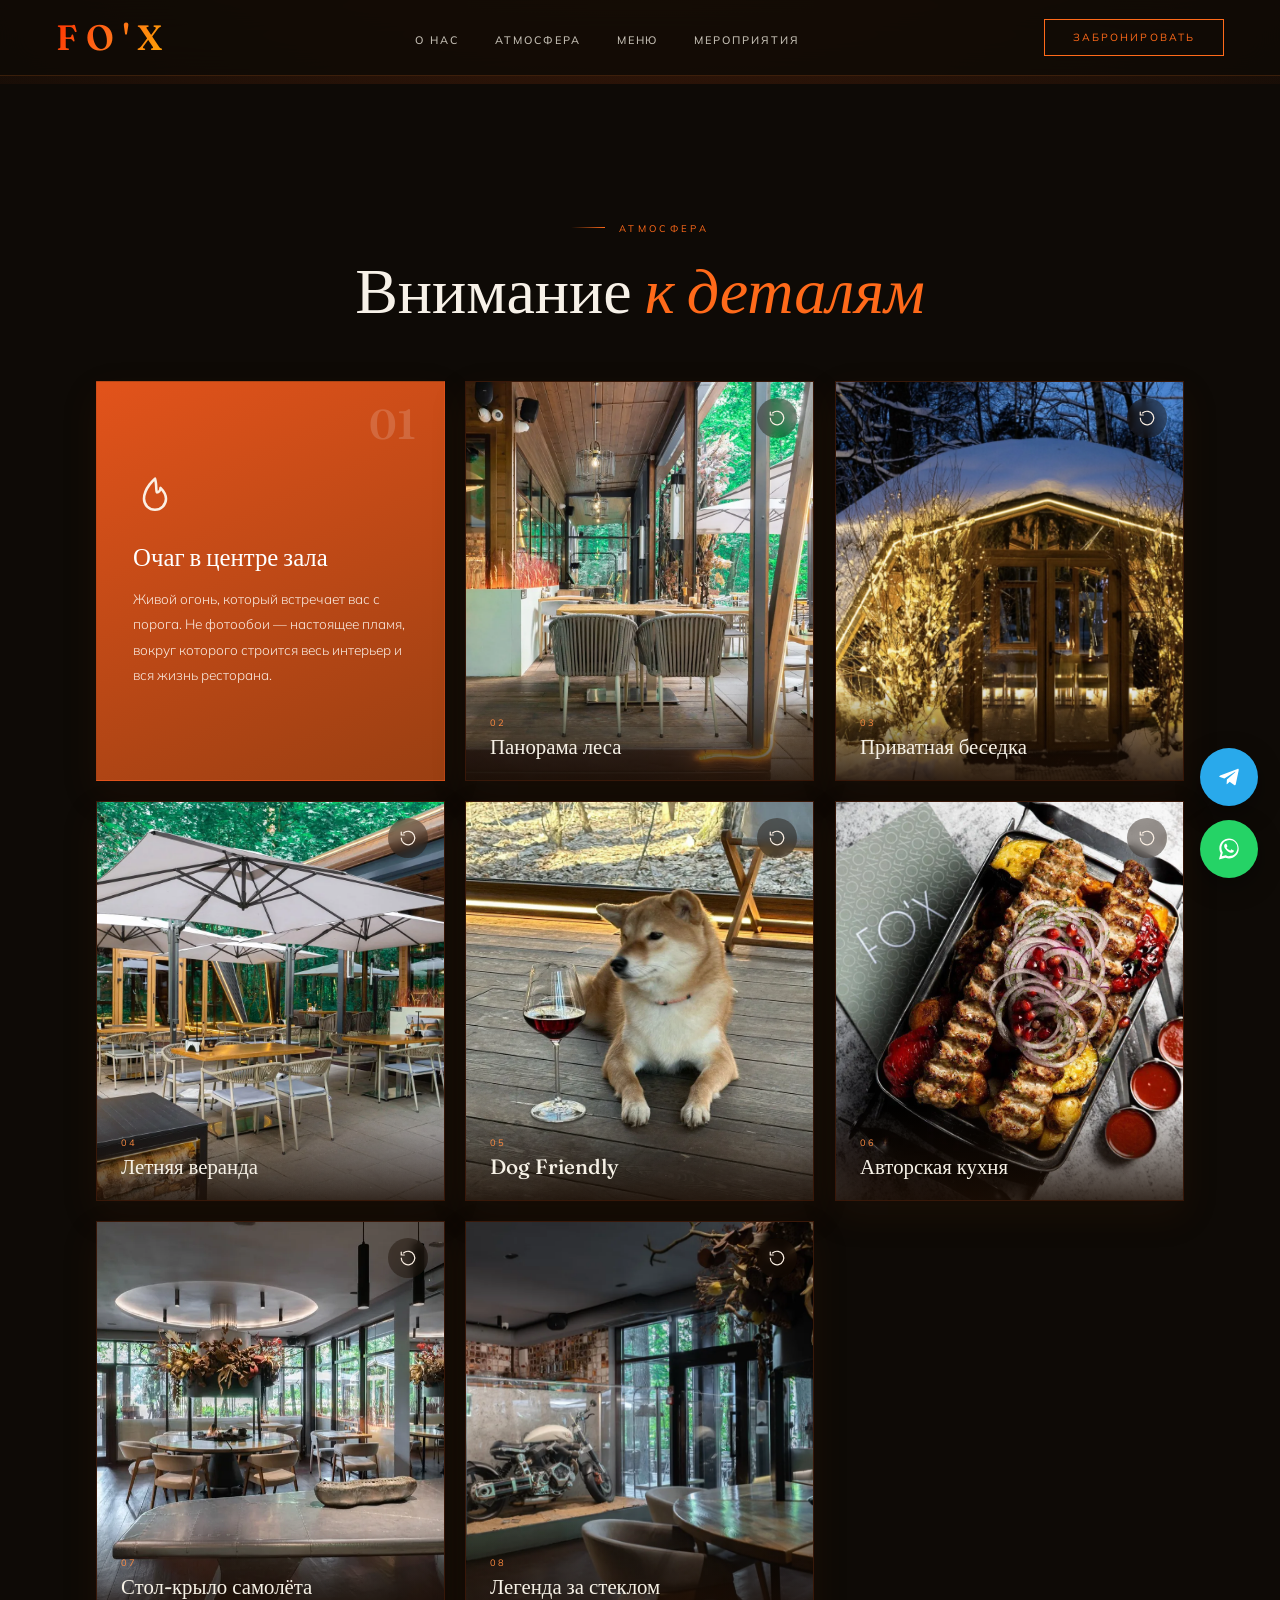
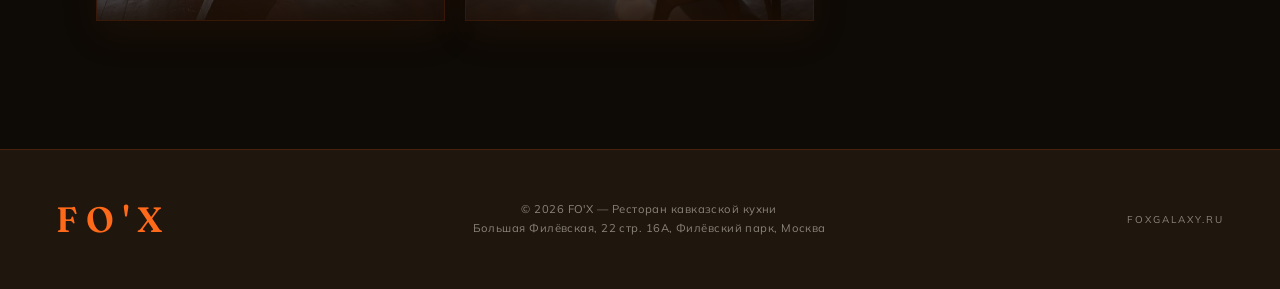
==== atmosfera.html @ a61d055c "feat: add Telegram button, hover tooltips, hide contacts on menu open Replace the single WhatsApp FA" ====
<!DOCTYPE html>
<html lang="ru">
<head>
    <meta charset="UTF-8">
    <meta name="viewport" content="width=device-width, initial-scale=1.0">
    <title>FO'X — Атмосфера | Ресторан в Филёвском парке</title>
    <meta name="description" content="Атмосфера ресторана FO'X: живой очаг в центре зала, панорамные окна в Филёвский парк, внимание к каждой детали.">
    <link rel="preconnect" href="https://fonts.googleapis.com">
    <link rel="preconnect" href="https://fonts.gstatic.com" crossorigin>
    <link href="https://fonts.googleapis.com/css2?family=Fraunces:ital,opsz,wght@0,9..144,300..700;1,9..144,300..600&family=Mulish:wght@300;400;500;600;700&display=swap" rel="stylesheet">
    <link rel="stylesheet" href="styles.css">
</head>
<body class="subpage">
<!-- ═══ PAGE LOADER ═══ -->
<div class="page-loader" id="pageLoader"><span class="page-loader__logo">FO'X</span></div>

<!-- ═══ NAV ═══ -->
<nav id="nav">
    <a href="index.html" class="nav-logo">FO'X</a>
    <ul class="nav-links">
        <li><a href="index.html#about">О нас</a></li>
        <li><a href="atmosfera.html">Атмосфера</a></li>
        <li><a href="index.html#menu" data-menu-open>Меню</a></li>
        <li><a href="meropriyatiya.html">Мероприятия</a></li>
    </ul>
    <a href="https://wa.me/79252464170?text=%D0%97%D0%B4%D1%80%D0%B0%D0%B2%D1%81%D1%82%D0%B2%D1%83%D0%B9%D1%82%D0%B5%21%20%D0%A5%D0%BE%D1%87%D1%83%20%D0%B7%D0%B0%D0%B1%D1%80%D0%BE%D0%BD%D0%B8%D1%80%D0%BE%D0%B2%D0%B0%D1%82%D1%8C%20%D1%81%D1%82%D0%BE%D0%BB%20%D0%B2%20FO%27X" class="nav-cta" target="_blank" rel="noopener">Забронировать</a>
</nav>

<!-- ═══ SCROLL QUICKBAR (шторка) ═══ -->
<div class="scroll-quickbar" id="quickbar" aria-hidden="true">
    <a href="index.html" class="quickbar-logo">FO'X</a>
    <nav class="quickbar-links" aria-label="Быстрая навигация">
        <a href="atmosfera.html">Атмосфера</a>
        <a href="meropriyatiya.html">Банкеты</a>
        <a href="index.html#menu" data-menu-open>Меню</a>
    </nav>
</div>

<main class="subpage-main">
<!-- ═══ ATMOSPHERE · FLIP CARDS ═══ -->
<section id="gallery">
    <div class="gallery-inner">
        <div class="gallery-header reveal">
            <span class="section-label">Атмосфера</span>
            <h2 class="section-title">Внимание <em>к деталям</em></h2>
        </div>
        <div class="flip-grid">
            <div class="flip-card reveal" tabindex="0" role="button" aria-label="Очаг в центре зала — подробнее">
                <div class="flip-card-inner">
                    <div class="flip-face flip-front">
                        <picture><source srcset="images/hearth-poster.webp" type="image/webp"><img src="images/hearth-poster.jpg" alt="Живой очаг в центре зала FO'X" loading="lazy"></picture>
                        <span class="flip-tap"><svg viewBox="0 0 24 24" fill="none" stroke-width="1.6" stroke-linecap="round" stroke-linejoin="round"><path d="M3 12a9 9 0 1 0 3-6.7"/><path d="M3 4v4h4"/></svg></span>
                        <div class="flip-front-cap"><span class="flip-num">01</span><h3>Очаг в центре зала</h3></div>
                    </div>
                    <div class="flip-face flip-back">
                        <span class="flip-back-num">01</span>
                        <span class="flip-back-icon"><svg viewBox="0 0 24 24" fill="none" stroke-width="1.4" stroke-linecap="round" stroke-linejoin="round"><path d="M12 2S6 7 6 13a6 6 0 0 0 12 0c0-2.5-1.5-4.5-3-6 0 1.5-1 2.5-2 2.5C12.5 9.5 13 5 12 2Z"/></svg></span>
                        <h3>Очаг в центре зала</h3>
                        <p>Живой огонь, который встречает вас с порога. Не фотообои — настоящее пламя, вокруг которого строится весь интерьер и вся жизнь ресторана.</p>
                    </div>
                </div>
            </div>
            <div class="flip-card reveal reveal-delay-1" tabindex="0" role="button" aria-label="Панорама леса — подробнее">
                <div class="flip-card-inner">
                    <div class="flip-face flip-front">
                        <picture><source srcset="images/terrace.webp" type="image/webp"><img src="images/terrace.jpg" alt="Панорамные окна с видом на Филёвский парк" loading="lazy"></picture>
                        <span class="flip-tap"><svg viewBox="0 0 24 24" fill="none" stroke-width="1.6" stroke-linecap="round" stroke-linejoin="round"><path d="M3 12a9 9 0 1 0 3-6.7"/><path d="M3 4v4h4"/></svg></span>
                        <div class="flip-front-cap"><span class="flip-num">02</span><h3>Панорама леса</h3></div>
                    </div>
                    <div class="flip-face flip-back">
                        <span class="flip-back-num">02</span>
                        <span class="flip-back-icon"><svg viewBox="0 0 24 24" fill="none" stroke-width="1.4" stroke-linecap="round" stroke-linejoin="round"><path d="M12 3 6.5 11H9l-4 6h14l-4-6h2.5L12 3Z"/><path d="M12 17v4"/></svg></span>
                        <h3>Панорама леса</h3>
                        <p>Большие окна, за которыми берёзы и сосны парка. Четыре сезона — четыре разных ресторана. Зимой снег и отсвет очага, летом — зелёный живой театр.</p>
                    </div>
                </div>
            </div>
            <div class="flip-card reveal reveal-delay-2" tabindex="0" role="button" aria-label="Приватная беседка — подробнее">
                <div class="flip-card-inner">
                    <div class="flip-face flip-front">
                        <picture><source srcset="images/besedka-2.webp" type="image/webp"><img src="images/besedka-2.jpg" alt="Приватная стеклянная беседка FO'X зимним вечером в огнях" loading="lazy"></picture>
                        <span class="flip-tap"><svg viewBox="0 0 24 24" fill="none" stroke-width="1.6" stroke-linecap="round" stroke-linejoin="round"><path d="M3 12a9 9 0 1 0 3-6.7"/><path d="M3 4v4h4"/></svg></span>
                        <div class="flip-front-cap"><span class="flip-num">03</span><h3>Приватная беседка</h3></div>
                    </div>
                    <div class="flip-face flip-back">
                        <span class="flip-back-num">03</span>
                        <span class="flip-back-icon"><svg viewBox="0 0 24 24" fill="none" stroke-width="1.4" stroke-linecap="round" stroke-linejoin="round"><path d="M3 11 12 4l9 7"/><path d="M5.5 9.5V20h13V9.5"/><path d="M10 20v-5h4v5"/></svg></span>
                        <h3>Приватная беседка</h3>
                        <p>Стеклянный геокупол с цветочным сводом до 25 человек — ваше отдельное пространство среди леса. Идеален для праздников, камерных вечеров и деловых встреч, где важна атмосфера.</p>
                    </div>
                </div>
            </div>
            <div class="flip-card reveal" tabindex="0" role="button" aria-label="Летняя веранда — подробнее">
                <div class="flip-card-inner">
                    <div class="flip-face flip-front">
                        <picture><source srcset="images/veranda.webp" type="image/webp"><img src="images/veranda.jpg" alt="Летняя терраса FO'X в Филёвском парке" loading="lazy"></picture>
                        <span class="flip-tap"><svg viewBox="0 0 24 24" fill="none" stroke-width="1.6" stroke-linecap="round" stroke-linejoin="round"><path d="M3 12a9 9 0 1 0 3-6.7"/><path d="M3 4v4h4"/></svg></span>
                        <div class="flip-front-cap"><span class="flip-num">04</span><h3>Летняя веранда</h3></div>
                    </div>
                    <div class="flip-face flip-back">
                        <span class="flip-back-num">04</span>
                        <span class="flip-back-icon"><svg viewBox="0 0 24 24" fill="none" stroke-width="1.4" stroke-linecap="round" stroke-linejoin="round"><path d="M4 20c0-9 7-15 16-15 0 9-6 15-15 15"/><path d="M4 20c2.5-5 6-8 11-9"/></svg></span>
                        <h3>Летняя веранда</h3>
                        <p>Открытое пространство под небом, в обнимку с деревьями. Место, где время замедляется, а вкус еды становится острее. Завтраки с 11:00, ужины до полуночи.</p>
                    </div>
                </div>
            </div>
            <div class="flip-card reveal reveal-delay-1" tabindex="0" role="button" aria-label="Dog Friendly — подробнее">
                <div class="flip-card-inner">
                    <div class="flip-face flip-front">
                        <picture><source srcset="images/pet-wine.webp" type="image/webp"><img src="images/pet-wine.jpg" alt="Можно с питомцем — собака на веранде FO'X" loading="lazy"></picture>
                        <span class="flip-tap"><svg viewBox="0 0 24 24" fill="none" stroke-width="1.6" stroke-linecap="round" stroke-linejoin="round"><path d="M3 12a9 9 0 1 0 3-6.7"/><path d="M3 4v4h4"/></svg></span>
                        <div class="flip-front-cap"><span class="flip-num">05</span><h3>Dog Friendly</h3></div>
                    </div>
                    <div class="flip-face flip-back">
                        <span class="flip-back-num">05</span>
                        <span class="flip-back-icon"><svg viewBox="0 0 24 24" fill="none" stroke-width="1.4" stroke-linecap="round" stroke-linejoin="round"><ellipse cx="7" cy="10" rx="1.5" ry="2"/><ellipse cx="11" cy="8.2" rx="1.6" ry="2.2"/><ellipse cx="15" cy="8.2" rx="1.6" ry="2.2"/><ellipse cx="17.8" cy="11" rx="1.4" ry="1.9"/><path d="M12.2 12.5c-2.6 0-4.7 1.8-4.7 4 0 1.5 1.4 2.2 4.7 2.2s4.7-.7 4.7-2.2c0-2.2-2.1-4-4.7-4Z"/></svg></span>
                        <h3>Dog Friendly</h3>
                        <p>FO'X принимает всю семью, включая четвероногих. Ваш питомец — полноправный гость этого места. Мы любим их так же, как вы.</p>
                    </div>
                </div>
            </div>
            <div class="flip-card reveal reveal-delay-2" tabindex="0" role="button" aria-label="Авторская кухня — подробнее">
                <div class="flip-card-inner">
                    <div class="flip-face flip-front">
                        <picture><source srcset="images/dish-kebab.webp" type="image/webp"><img src="images/dish-kebab.jpg" alt="Авторское мясное блюдо от шефа FO'X" loading="lazy"></picture>
                        <span class="flip-tap"><svg viewBox="0 0 24 24" fill="none" stroke-width="1.6" stroke-linecap="round" stroke-linejoin="round"><path d="M3 12a9 9 0 1 0 3-6.7"/><path d="M3 4v4h4"/></svg></span>
                        <div class="flip-front-cap"><span class="flip-num">06</span><h3>Авторская кухня</h3></div>
                    </div>
                    <div class="flip-face flip-back">
                        <span class="flip-back-num">06</span>
                        <span class="flip-back-icon"><svg viewBox="0 0 24 24" fill="none" stroke-width="1.4" stroke-linecap="round" stroke-linejoin="round"><path d="M7 13.5A4 4 0 0 1 6.2 5.6 4 4 0 0 1 13.6 4 4 4 0 0 1 18 5.8a4 4 0 0 1-1 7.7"/><path d="M7 13.5V19h10v-5.5"/><path d="M7 16.5h10"/></svg></span>
                        <h3>Авторская кухня</h3>
                        <p>Хинкали, хачапури, шашлык и авторские блюда Бисо Чеченова. Продукты, которые уважают. Рецепты, которые помнят поколения. Средний чек от 2 500 ₽.</p>
                    </div>
                </div>
            </div>
            <div class="flip-card reveal" tabindex="0" role="button" aria-label="Стол-крыло самолёта — подробнее">
                <div class="flip-card-inner">
                    <div class="flip-face flip-front">
                        <picture><source srcset="images/interior-wing.webp" type="image/webp"><img src="images/interior-wing.jpg" alt="Зал FO'X со столом из крыла самолёта и круглыми очагами" loading="lazy"></picture>
                        <span class="flip-tap"><svg viewBox="0 0 24 24" fill="none" stroke-width="1.6" stroke-linecap="round" stroke-linejoin="round"><path d="M3 12a9 9 0 1 0 3-6.7"/><path d="M3 4v4h4"/></svg></span>
                        <div class="flip-front-cap"><span class="flip-num">07</span><h3>Стол-крыло самолёта</h3></div>
                    </div>
                    <div class="flip-face flip-back">
                        <span class="flip-back-num">07</span>
                        <span class="flip-back-icon"><svg viewBox="0 0 24 24" fill="none" stroke-width="1.4" stroke-linecap="round" stroke-linejoin="round"><path d="M21 16v-2l-8-5V3.5a1.5 1.5 0 0 0-3 0V9l-8 5v2l8-2.5V19l-2 1.5V22l3.5-1 3.5 1v-1.5L13 19v-5.5L21 16Z"/></svg></span>
                        <h3>Стол-крыло самолёта</h3>
                        <p>В центре зала — стол из настоящего авиационного крыла, клёпаный алюминий и живой огонь в чашах. Индустриальная душа FO'X превращает обычный ужин в событие.</p>
                    </div>
                </div>
            </div>
            <div class="flip-card reveal reveal-delay-1" tabindex="0" role="button" aria-label="Мотоцикл в витрине — подробнее">
                <div class="flip-card-inner">
                    <div class="flip-face flip-front">
                        <picture><source srcset="images/moto.webp" type="image/webp"><img src="images/moto.jpg" alt="Кастом-мотоцикл в стеклянной витрине ресторана FO'X" loading="lazy"></picture>
                        <span class="flip-tap"><svg viewBox="0 0 24 24" fill="none" stroke-width="1.6" stroke-linecap="round" stroke-linejoin="round"><path d="M3 12a9 9 0 1 0 3-6.7"/><path d="M3 4v4h4"/></svg></span>
                        <div class="flip-front-cap"><span class="flip-num">08</span><h3>Легенда за стеклом</h3></div>
                    </div>
                    <div class="flip-face flip-back">
                        <span class="flip-back-num">08</span>
                        <span class="flip-back-icon"><svg viewBox="0 0 24 24" fill="none" stroke-width="1.4" stroke-linecap="round" stroke-linejoin="round"><circle cx="5.5" cy="16.5" r="3.5"/><circle cx="18.5" cy="16.5" r="3.5"/><path d="M5.5 16.5h6l3-5h3"/><path d="M11 11.5 9.5 8H7"/><path d="M14.5 11.5c1-1.5 2.5-2 4-1.5"/></svg></span>
                        <h3>Легенда за стеклом</h3>
                        <p>Кастом-мотоцикл в стеклянной витрине — характер места. FO'X про скорость, свободу и силу, собранные под одной крышей у самого леса.</p>
                    </div>
                </div>
            </div>
        </div>
    </div>
</section>
</main>

<!-- ═══ FULL-SCREEN MENU OVERLAY ═══ -->
<div class="menu-overlay" id="menuOverlay" aria-hidden="true">
    <div class="menu-overlay__top">
        <div class="menu-overlay__brand">FO'<span>X</span> — Меню</div>
        <button class="menu-overlay__close" data-menu-close aria-label="Закрыть меню">
            <svg viewBox="0 0 24 24" fill="none" stroke="currentColor" stroke-width="1.6" stroke-linecap="round"><path d="M6 6l12 12M18 6L6 18"/></svg>
        </button>
    </div>
    <div class="menu-overlay__tabs" id="menuTabs"></div>
    <div class="menu-overlay__body" id="menuBody"></div>
</div>

<!-- ═══ FOOTER ═══ -->
<footer>
    <div class="footer-inner">
        <div class="footer-logo">FO'X</div>
        <div class="footer-text">
            © 2026 FO'X — Ресторан кавказской кухни<br>
            Большая Филёвская, 22 стр. 16А, Филёвский парк, Москва
        </div>
        <a href="https://foxgalaxy.ru" class="footer-link" target="_blank">foxgalaxy.ru</a>
    </div>
</footer>

<div class="toast" id="toast"></div>

<!-- Floating contacts -->
<div class="float-contacts">
    <a href="https://t.me/+79252464170" class="float-btn float-btn--tg" data-tip="Мы в Telegram" target="_blank" rel="noopener" aria-label="Написать в Telegram">
        <svg viewBox="0 0 24 24" width="26" height="26" aria-hidden="true"><path fill="currentColor" d="M9.78 18.65l.28-4.23 7.68-6.92c.34-.31-.07-.46-.52-.19L7.74 13.3 3.64 12c-.88-.25-.89-.86.2-1.3l15.97-6.16c.73-.33 1.43.18 1.15 1.3l-2.72 12.81c-.19.91-.74 1.13-1.5.71l-4.14-3.05-1.99 1.93c-.23.23-.42.42-.86.42z"/></svg>
    </a>
    <a href="https://wa.me/79252464170?text=%D0%97%D0%B4%D1%80%D0%B0%D0%B2%D1%81%D1%82%D0%B2%D1%83%D0%B9%D1%82%D0%B5%21%20%D0%A5%D0%BE%D1%87%D1%83%20%D0%B7%D0%B0%D0%B1%D1%80%D0%BE%D0%BD%D0%B8%D1%80%D0%BE%D0%B2%D0%B0%D1%82%D1%8C%20%D1%81%D1%82%D0%BE%D0%BB%20%D0%B2%20FO%27X" class="float-btn float-btn--wa" data-tip="Бронь за 1 минуту" target="_blank" rel="noopener" aria-label="Написать в WhatsApp">
        <svg viewBox="0 0 32 32" width="28" height="28" aria-hidden="true"><path fill="currentColor" d="M16.04 4C9.93 4 4.98 8.95 4.98 15.06c0 2.04.55 3.96 1.5 5.61L4.5 28l7.5-1.96a11.02 11.02 0 0 0 4.04.77h.01c6.11 0 11.06-4.95 11.06-11.06C27.11 8.95 22.15 4 16.04 4zm0 20.2h-.01c-1.27 0-2.51-.34-3.59-.98l-.26-.15-4.45 1.16 1.19-4.34-.17-.27a9.13 9.13 0 0 1-1.4-4.87c0-5.05 4.11-9.16 9.16-9.16 2.45 0 4.75.95 6.48 2.69a9.1 9.1 0 0 1 2.68 6.48c0 5.05-4.11 9.16-9.16 9.16zm5.02-6.86c-.27-.14-1.63-.8-1.88-.9-.25-.09-.44-.14-.62.14-.18.27-.71.9-.87 1.08-.16.18-.32.2-.59.07-.27-.14-1.16-.43-2.21-1.36-.82-.73-1.37-1.63-1.53-1.9-.16-.27-.02-.42.12-.55.12-.12.27-.32.41-.48.14-.16.18-.27.27-.45.09-.18.05-.34-.02-.48-.07-.14-.62-1.5-.85-2.05-.22-.53-.45-.46-.62-.47l-.53-.01c-.18 0-.48.07-.73.34-.25.27-.96.94-.96 2.3s.98 2.66 1.12 2.85c.14.18 1.93 2.95 4.67 4.14.65.28 1.16.45 1.56.58.65.21 1.25.18 1.72.11.52-.08 1.63-.67 1.86-1.31.23-.64.23-1.19.16-1.31-.07-.12-.25-.18-.52-.32z"/></svg>
    </a>
</div>

<script src="app.js"></script>

</body>
</html>
---- styles.css ----
*, *::before, *::after { margin: 0; padding: 0; box-sizing: border-box; }

        :root {
            --fire1: #FF3200;
            --fire2: #FF6B19;
            --fire3: #FFAB00;
            --gold: #FF6A1A;          /* bold bright-orange accent */
            --gold-light: #FF8B40;    /* lighter orange for hovers */
            --cream: #F7F1E8;         /* primary text (warm off-white) */
            --dark: #0E0A06;          /* page background (near-black) */
            --dark2: #181109;         /* card / alt-section (dark warm) */
            --paper: #1F160D;         /* neutral dark section tint */
            --text: #B4A99C;          /* muted warm-light text */
            --on-gold: #1A0E04;       /* text on orange fills (dark) */
            --line: rgba(255,120,40,0.20); /* subtle orange divider */
        }

        html { scroll-behavior: smooth; }

        body {
            font-family: 'Mulish', sans-serif;
            background:
                radial-gradient(130% 70% at 50% -8%, rgba(255,90,20,0.20), rgba(255,90,20,0) 58%),
                radial-gradient(100% 60% at 100% 100%, rgba(255,140,40,0.10), rgba(255,140,40,0) 55%),
                linear-gradient(180deg, #0E0A06 0%, #160D06 100%);
            background-attachment: fixed;
            color: var(--cream);
            overflow-x: hidden;
        }

        /* ═══ NAV ═══ */
        nav {
            position: fixed;
            top: 0; left: 0; right: 0;
            z-index: 100;
            padding: 28px 56px;
            display: flex;
            align-items: center;
            justify-content: space-between;
            transition: background 0.5s, padding 0.4s, backdrop-filter 0.5s;
        }

        nav.scrolled {
            background: rgba(14,10,6,0.82);
            padding: 16px 56px;
            backdrop-filter: blur(16px);
            border-bottom: 1px solid rgba(226,83,27,0.16);
        }

        .nav-logo {
            font-family: 'Fraunces', serif;
            font-size: 2.2rem;
            font-weight: 600;
            letter-spacing: 0.25em;
            text-decoration: none;
            transition: filter 0.4s;
            background: linear-gradient(120deg, var(--fire1), var(--fire2) 45%, var(--fire3));
            -webkit-background-clip: text;
            background-clip: text;
            -webkit-text-fill-color: transparent;
            color: var(--gold);
        }
        nav.scrolled .nav-logo { filter: brightness(1.08); }

        .nav-links {
            display: flex;
            gap: 36px;
            list-style: none;
        }

        .nav-links a {
            color: rgba(246,241,230,0.82);
            text-decoration: none;
            font-size: 0.68rem;
            letter-spacing: 0.18em;
            text-transform: uppercase;
            font-weight: 500;
            transition: color 0.3s;
        }

        nav.scrolled .nav-links a { color: rgba(246,241,230,0.78); }

        .nav-links a:hover { color: var(--gold-light); }
        nav.scrolled .nav-links a:hover { color: var(--gold); }

        .nav-cta {
            background: transparent;
            border: 1px solid rgba(246,241,230,0.55);
            color: #F6F1E6;
            padding: 11px 28px;
            font-family: 'Mulish', sans-serif;
            font-size: 0.65rem;
            letter-spacing: 0.2em;
            text-transform: uppercase;
            cursor: pointer;
            transition: all 0.3s;
            text-decoration: none;
        }

        nav.scrolled .nav-cta {
            border-color: var(--gold);
            color: var(--gold);
        }

        .nav-cta:hover {
            background: #F6F1E6;
            color: var(--cream);
            border-color: #F6F1E6;
        }

        nav.scrolled .nav-cta:hover {
            background: var(--gold);
            color: #fff;
            border-color: var(--gold);
        }

        /* ═══ SCROLL QUICKBAR (шторка) ═══ */
        .scroll-quickbar {
            position: fixed;
            top: 0; left: 0; right: 0;
            z-index: 1300;
            display: flex;
            align-items: center;
            justify-content: center;
            gap: 46px;
            padding: 15px 32px;
            background: rgba(12,8,5,0.94);
            backdrop-filter: blur(16px);
            -webkit-backdrop-filter: blur(16px);
            border-bottom: 1px solid rgba(255,120,40,0.28);
            box-shadow: 0 12px 40px rgba(0,0,0,0.45);
            transform: translateY(-105%);
            opacity: 0;
            transition: transform 0.5s cubic-bezier(.33,1,.68,1), opacity 0.4s ease;
            pointer-events: none;
        }
        .scroll-quickbar.show {
            transform: translateY(0);
            opacity: 1;
            pointer-events: auto;
        }
        .quickbar-logo {
            font-family: 'Fraunces', serif;
            font-size: 1.3rem;
            letter-spacing: 0.06em;
            font-weight: 600;
            text-decoration: none;
            background: linear-gradient(120deg, var(--fire1), var(--fire2) 45%, var(--fire3));
            -webkit-background-clip: text;
            background-clip: text;
            -webkit-text-fill-color: transparent;
            color: var(--gold);
        }
        .quickbar-links {
            display: flex;
            gap: 30px;
            align-items: center;
        }
        .quickbar-links a {
            font-size: 0.7rem;
            letter-spacing: 0.14em;
            text-transform: uppercase;
            color: rgba(246,241,230,0.82);
            text-decoration: none;
            position: relative;
            padding: 4px 0;
            transition: color 0.3s ease;
            cursor: pointer;
        }
        .quickbar-links a::after {
            content: '';
            position: absolute;
            left: 0; bottom: -2px;
            width: 0; height: 1.5px;
            background: linear-gradient(90deg, var(--fire2), var(--fire3));
            transition: width 0.35s ease;
        }
        .quickbar-links a:hover { color: var(--gold-light); }
        .quickbar-links a:hover::after { width: 100%; }
        .quickbar-links a.active {
            color: var(--gold);
            font-weight: 700;
        }
        .quickbar-links a.active::after { width: 100%; }
        @media (max-width: 560px) {
            .scroll-quickbar { gap: 20px; padding: 12px 18px; }
            .quickbar-logo { font-size: 1.1rem; }
            .quickbar-links { gap: 18px; }
            .quickbar-links a { font-size: 0.62rem; letter-spacing: 0.08em; }
        }

        /* ═══ HERO ═══ */
        #hero {
            position: relative;
            height: 100vh;
            min-height: 640px;
            display: flex;
            align-items: center;
            justify-content: center;
            overflow: hidden;
            background: #0b0703;
        }

        .hero-media {
            position: absolute;
            inset: 0;
            overflow: hidden;
        }

        .hero-media img {
            position: absolute;
            inset: 0;
            width: 100%;
            height: 100%;
            object-fit: cover;
            transform: scale(1.04);
            animation: kenburns 24s ease-in-out infinite alternate;
            will-change: transform;
        }

        @keyframes kenburns {
            0%   { transform: scale(1.04) translate(0, 0); }
            100% { transform: scale(1.16) translate(-1.5%, -2%); }
        }

        .hero-overlay {
            position: absolute;
            inset: 0;
            pointer-events: none;
            background:
                linear-gradient(180deg, rgba(8,5,2,0.55) 0%, rgba(8,5,2,0.18) 30%, rgba(8,5,2,0.32) 62%, rgba(8,5,2,0.78) 100%),
                radial-gradient(ellipse at 50% 42%, transparent 40%, rgba(8,5,2,0.45) 100%);
        }

        .hero-grain {
            position: absolute; inset: 0; pointer-events: none;
            z-index: 1; opacity: 0.4; mix-blend-mode: overlay;
            background-image: url("data:image/svg+xml,%3Csvg xmlns='http://www.w3.org/2000/svg' width='140' height='140'%3E%3Cfilter id='n'%3E%3CfeTurbulence type='fractalNoise' baseFrequency='0.9' numOctaves='2'/%3E%3C/filter%3E%3Crect width='100%25' height='100%25' filter='url(%23n)' opacity='0.5'/%3E%3C/svg%3E");
        }

        .hero-content {
            position: relative;
            z-index: 2;
            text-align: center;
            padding: 0 24px;
        }

        .hero-badge {
            display: inline-block;
            font-size: 0.62rem;
            letter-spacing: 0.42em;
            text-transform: uppercase;
            color: var(--gold-light);
            margin-bottom: 28px;
            opacity: 0;
            animation: fadeUp 1s 0.6s ease forwards;
        }

        .hero-title {
            font-family: 'Fraunces', serif;
            font-size: clamp(6rem, 18vw, 14rem);
            font-weight: 300;
            letter-spacing: 0.08em;
            line-height: 0.85;
            color: #F8F3E9;
            opacity: 0;
            animation: fadeUp 1s 0.8s ease forwards;
            text-shadow: 0 18px 70px rgba(0,0,0,0.5);
        }

        .hero-title .apostrophe {
            font-style: italic;
            color: var(--gold-light);
        }

        .hero-sub {
            font-family: 'Fraunces', serif;
            font-size: clamp(1.1rem, 2.5vw, 1.7rem);
            font-weight: 300;
            font-style: italic;
            color: rgba(247,242,232,0.82);
            margin-top: 20px;
            letter-spacing: 0.06em;
            opacity: 0;
            animation: fadeUp 1s 1s ease forwards;
            text-shadow: 0 2px 24px rgba(0,0,0,0.45);
        }

        .hero-line {
            width: 1px;
            height: 56px;
            background: linear-gradient(to bottom, rgba(244,123,54,0.8), transparent);
            margin: 36px auto;
            opacity: 0;
            animation: fadeIn 1s 1.2s ease forwards;
        }

        .hero-actions {
            display: flex;
            gap: 16px;
            justify-content: center;
            flex-wrap: wrap;
            opacity: 0;
            animation: fadeUp 1s 1.4s ease forwards;
        }

        .btn-primary {
            background: var(--gold);
            color: #fff;
            border: none;
            padding: 18px 44px;
            font-family: 'Mulish', sans-serif;
            font-size: 0.68rem;
            letter-spacing: 0.2em;
            text-transform: uppercase;
            font-weight: 600;
            cursor: pointer;
            transition: all 0.3s;
            text-decoration: none;
            display: inline-block;
        }

        .btn-primary:hover {
            background: var(--gold-light);
            transform: translateY(-2px);
            box-shadow: 0 12px 32px rgba(200, 155, 60, 0.35);
        }

        .btn-ghost {
            background: transparent;
            color: var(--cream);
            border: 1px solid rgba(246,241,230,0.28);
            padding: 18px 44px;
            font-family: 'Mulish', sans-serif;
            font-size: 0.68rem;
            letter-spacing: 0.2em;
            text-transform: uppercase;
            font-weight: 400;
            cursor: pointer;
            transition: all 0.3s;
            text-decoration: none;
            display: inline-block;
        }

        .btn-ghost:hover {
            border-color: rgba(246,241,230,0.6);
            background: rgba(246,241,230,0.05);
        }

        .hero-scroll {
            position: absolute;
            bottom: 36px;
            left: 50%;
            transform: translateX(-50%);
            z-index: 2;
            display: flex;
            flex-direction: column;
            align-items: center;
            gap: 10px;
            opacity: 0;
            animation: fadeIn 1s 2.2s ease forwards;
        }

        .hero-scroll span {
            font-size: 0.55rem;
            letter-spacing: 0.35em;
            text-transform: uppercase;
            color: rgba(247,242,232,0.6);
        }

        #hero .btn-ghost { color: #F4EEE2; border-color: rgba(247,242,232,0.45); }
        #hero .btn-ghost:hover { border-color: rgba(247,242,232,0.85); background: rgba(247,242,232,0.1); }

        .scroll-line {
            width: 1px;
            height: 44px;
            background: linear-gradient(to bottom, var(--gold), transparent);
            animation: scrollPulse 2s ease-in-out infinite;
        }

        @keyframes scrollPulse {
            0%   { transform: scaleY(0) translateY(0); transform-origin: top; opacity: 1; }
            50%  { transform: scaleY(1) translateY(0); transform-origin: top; opacity: 1; }
            50.1%{ transform: scaleY(1) translateY(0); transform-origin: bottom; opacity: 1; }
            100% { transform: scaleY(0) translateY(0); transform-origin: bottom; opacity: 0; }
        }

        @keyframes fadeUp {
            from { opacity: 0; transform: translateY(32px); }
            to   { opacity: 1; transform: translateY(0); }
        }

        @keyframes fadeIn {
            from { opacity: 0; }
            to   { opacity: 1; }
        }

        /* ═══ STATS ═══ */
        .stats-bar {
            background: var(--dark2);
            border-top: 1px solid rgba(244,123,54,0.18);
            border-bottom: 1px solid rgba(244,123,54,0.18);
        }

        .stats-inner {
            max-width: 1200px;
            margin: 0 auto;
            padding: 0 56px;
            display: grid;
            grid-template-columns: repeat(4, 1fr);
        }

        .stat-item {
            padding: 36px 24px;
            border-right: 1px solid rgba(244,123,54,0.12);
            text-align: center;
        }

        .stat-item:last-child { border-right: none; }

        .stat-num {
            font-family: 'Fraunces', serif;
            font-size: 2.8rem;
            font-weight: 600;
            color: var(--gold);
            display: block;
            line-height: 1;
        }

        .stat-label {
            font-size: 0.6rem;
            letter-spacing: 0.2em;
            text-transform: uppercase;
            color: var(--text);
            margin-top: 8px;
            display: block;
        }

        /* ═══ SECTION COMMON ═══ */
        .section {
            padding: 128px 56px;
            max-width: 1200px;
            margin: 0 auto;
        }

        .section-label {
            font-size: 0.6rem;
            letter-spacing: 0.35em;
            text-transform: uppercase;
            color: var(--gold);
            margin-bottom: 22px;
            display: inline-flex;
            align-items: center;
            gap: 14px;
        }

        .section-label::before {
            content: '';
            width: 34px;
            height: 1px;
            background: linear-gradient(90deg, transparent, var(--gold));
            display: inline-block;
        }

        .section-title {
            font-family: 'Fraunces', serif;
            font-size: clamp(2.6rem, 5vw, 4.2rem);
            font-weight: 400;
            line-height: 1.05;
            color: var(--cream);
        }

        .section-title em {
            font-style: italic;
            color: var(--gold);
        }

        /* ═══ ABOUT ═══ */
        .about-grid {
            display: grid;
            grid-template-columns: 1.1fr 0.9fr;
            gap: 96px;
            align-items: center;
        }

        .about-text p {
            color: var(--text);
            line-height: 2;
            font-size: 0.9rem;
            font-weight: 300;
            margin-bottom: 20px;
        }

        .about-text p:last-child { margin-bottom: 0; }

        .about-visual {
            position: relative;
        }

        /* ═══ SVG ICONS ═══ */
        .feature-icon svg { width: 44px; height: 44px; }
        .event-format-icon svg { width: 32px; height: 32px; }
        .contact-icon svg { width: 24px; height: 24px; }
        .award-star svg { width: 24px; height: 24px; margin: 0 auto 10px; display: block; }

        /* ═══ PHOTOS ═══ */
        picture { display: contents; }
        .about-photo {
            position: relative;
            margin-bottom: 28px;
            overflow: hidden;
            border: 1px solid rgba(226,83,27,0.22);
            box-shadow: 0 26px 60px rgba(80,52,10,0.12);
        }
        .about-photo img {
            display: block;
            width: 100%;
            height: 420px;
            object-fit: cover;
            transition: transform 1.2s ease;
        }
        .about-photo:hover img { transform: scale(1.05); }
        .about-photo.compact img { height: 248px; }
        .about-photo figcaption {
            position: absolute;
            left: 0; right: 0; bottom: 0;
            padding: 28px 24px 18px;
            font-size: 0.62rem;
            letter-spacing: 0.22em;
            text-transform: uppercase;
            color: #F4EEE2;
            background: linear-gradient(180deg, transparent, rgba(28,20,10,0.72));
        }

        /* ═══ ATMOSPHERE · FLIP CARDS ═══ */
        #gallery { background: var(--dark); padding: 128px 0; }
        .gallery-inner { max-width: 1200px; margin: 0 auto; padding: 0 56px; }
        .gallery-header { text-align: center; margin-bottom: 58px; }
        .flip-grid {
            display: grid;
            grid-template-columns: repeat(3, 1fr);
            gap: 20px;
        }
        .flip-card {
            perspective: 1500px;
            height: 400px;
            cursor: pointer;
            transition: transform 0.4s ease;
        }
        .flip-card:hover { transform: translateY(-8px); }
        .flip-card-inner {
            position: relative;
            width: 100%; height: 100%;
            transition: transform 0.8s cubic-bezier(0.4,0.15,0.2,1);
            transform-style: preserve-3d;
        }
        .flip-card.flipped .flip-card-inner { transform: rotateY(180deg); }
        .flip-face {
            position: absolute;
            inset: 0;
            backface-visibility: hidden;
            -webkit-backface-visibility: hidden;
            overflow: hidden;
            border: 1px solid rgba(226,83,27,0.2);
            box-shadow: 0 14px 34px rgba(90,45,12,0.14);
            transition: box-shadow 0.4s ease;
        }
        .flip-card:hover .flip-face { box-shadow: 0 28px 60px rgba(120,55,15,0.3); }
        .flip-front img {
            display: block;
            width: 100%; height: 100%;
            object-fit: cover;
        }
        .flip-front-cap {
            position: absolute;
            left: 0; right: 0; bottom: 0;
            padding: 36px 24px 20px;
            background: linear-gradient(180deg, transparent, rgba(26,13,4,0.85));
        }
        .flip-front-cap .flip-num {
            display: block;
            margin-bottom: 7px;
            font-size: 0.58rem;
            letter-spacing: 0.26em;
            color: var(--gold-light);
        }
        .flip-front-cap h3 {
            font-family: 'Fraunces', serif;
            font-size: 1.3rem;
            font-weight: 500;
            color: #F6F1E6;
            line-height: 1.2;
        }
        .flip-tap {
            position: absolute;
            top: 16px; right: 16px;
            width: 40px; height: 40px;
            border-radius: 50%;
            background: rgba(26,13,4,0.42);
            backdrop-filter: blur(5px);
            display: flex; align-items: center; justify-content: center;
            transition: background 0.3s;
        }
        .flip-card:hover .flip-tap { background: rgba(226,83,27,0.85); }
        .flip-tap svg { width: 18px; height: 18px; stroke: #FBEFE3; }
        .flip-back {
            transform: rotateY(180deg);
            background: linear-gradient(155deg, #E2531B 0%, #9A3F12 100%);
            display: flex; flex-direction: column; justify-content: center;
            padding: 44px 36px;
            color: #FBEFE3;
        }
        .flip-back-icon svg { width: 44px; height: 44px; stroke: #FBEFE3; }
        .flip-back h3 {
            font-family: 'Fraunces', serif;
            font-size: 1.55rem;
            font-weight: 500;
            color: #FFFFFF;
            margin: 20px 0 14px;
            line-height: 1.18;
        }
        .flip-back p {
            font-size: 0.85rem;
            line-height: 1.85;
            font-weight: 300;
            color: rgba(255,247,240,0.92);
        }
        .flip-back-num {
            position: absolute;
            top: 22px; right: 28px;
            font-family: 'Fraunces', serif;
            font-size: 2.6rem;
            font-weight: 600;
            color: rgba(255,255,255,0.16);
            line-height: 1;
            pointer-events: none;
        }

        /* ═══ DISH PHOTOS ═══ */
        .dish-photos {
            display: grid;
            grid-template-columns: repeat(3, 1fr);
            gap: 16px;
            margin-top: 56px;
        }
        .dish-card { position: relative; overflow: hidden; border: 1px solid rgba(226,83,27,0.18); }
        .dish-card img {
            display: block;
            width: 100%; height: 300px;
            object-fit: cover;
            transition: transform 1.1s ease;
        }
        .dish-card:hover img { transform: scale(1.06); }
        .dish-card .d-cap {
            position: absolute;
            left: 0; right: 0; bottom: 0;
            padding: 30px 20px 16px;
            font-family: 'Fraunces', serif;
            font-size: 1.05rem;
            color: #F6F1E6;
            background: linear-gradient(180deg, transparent, rgba(28,20,10,0.8));
        }

        /* ═══ CHEF SECTION ═══ */
        #chef {
            position: relative;
            padding: 132px 0;
            background:
                radial-gradient(ellipse at 16% 24%, rgba(226,83,27,0.08), transparent 56%),
                var(--paper);
            overflow: hidden;
        }
        .chef-inner {
            max-width: 1200px;
            margin: 0 auto;
            padding: 0 56px;
            display: grid;
            grid-template-columns: 0.82fr 1fr;
            gap: 76px;
            align-items: center;
        }
        .chef-portrait {
            position: relative;
            overflow: hidden;
            border: 1px solid rgba(226,83,27,0.28);
            box-shadow: 0 32px 72px rgba(80,52,10,0.2);
        }
        .chef-portrait img {
            display: block;
            width: 100%;
            height: 640px;
            object-fit: cover;
            object-position: center 18%;
            transition: transform 1.3s ease;
        }
        .chef-portrait:hover img { transform: scale(1.04); }
        .chef-portrait figcaption {
            position: absolute;
            left: 0; right: 0; bottom: 0;
            padding: 44px 28px 22px;
            font-family: 'Fraunces', serif;
            font-size: 1.3rem;
            color: #F6F1E6;
            background: linear-gradient(180deg, transparent, rgba(20,13,5,0.86));
        }
        .chef-portrait figcaption span {
            display: block;
            margin-top: 7px;
            font-family: 'Mulish', sans-serif;
            font-size: 0.58rem;
            letter-spacing: 0.26em;
            text-transform: uppercase;
            color: var(--gold-light);
        }
        .chef-story p {
            margin-top: 22px;
            color: var(--text);
            font-size: 0.92rem;
            font-weight: 300;
            line-height: 1.95;
        }
        .chef-story p strong { color: var(--cream); font-weight: 500; }
        .chef-creds {
            display: flex;
            flex-wrap: wrap;
            gap: 12px;
            margin-top: 34px;
        }
        .chef-cred {
            display: inline-flex;
            align-items: center;
            gap: 10px;
            padding: 12px 18px;
            border: 1px solid rgba(255,120,40,0.32);
            background: rgba(255,120,40,0.07);
            font-size: 0.6rem;
            letter-spacing: 0.13em;
            text-transform: uppercase;
            color: var(--cream);
        }
        .chef-cred svg { width: 17px; height: 17px; flex-shrink: 0; }
        .chef-quote-lg {
            margin-top: 38px;
            padding-left: 26px;
            border-left: 2px solid var(--gold);
            font-family: 'Fraunces', serif;
            font-style: italic;
            font-size: 1.32rem;
            line-height: 1.62;
            color: var(--cream);
        }
        .chef-quote-lg cite {
            display: block;
            margin-top: 16px;
            font-family: 'Mulish', sans-serif;
            font-style: normal;
            font-size: 0.6rem;
            letter-spacing: 0.24em;
            text-transform: uppercase;
            color: var(--gold);
        }
        .chef-video-wrap {
            margin: 96px 0 0;
            padding: 0;
            width: 100vw;
            position: relative;
            left: 50%;
            right: 50%;
            margin-left: -50vw;
            margin-right: -50vw;
            background: #0d0b09;
        }
        .chef-feature {
            display: grid;
            grid-template-columns: minmax(0, 0.9fr) 1fr;
            gap: 0;
            max-width: 1320px;
            margin: 0 auto;
            background: #0d0b09;
            overflow: hidden;
        }
        .chef-feature__media {
            position: relative;
            background: #0d0b09;
        }
        .chef-feature__media .chef-video {
            height: 100%;
            border-radius: 0;
            border: none;
            box-shadow: none;
        }
        .chef-feature__media .chef-video:hover { transform: none; }
        .chef-feature__media .chef-video video {
            height: 100%;
            aspect-ratio: auto;
            min-height: 520px;
        }
        .chef-feature__text {
            padding: 56px 56px 52px;
            display: flex;
            flex-direction: column;
            justify-content: center;
        }
        .chef-feature__text .section-label { color: var(--gold-light); }
        .chef-feature__text h3 {
            font-family: 'Fraunces', serif;
            font-weight: 500;
            font-size: 2.1rem;
            line-height: 1.18;
            color: #FBF7F1;
            margin: 14px 0 20px;
        }
        .chef-feature__text h3 em { color: var(--gold-light); font-style: italic; }
        .chef-feature__text p {
            font-size: 0.98rem;
            line-height: 1.85;
            font-weight: 300;
            color: rgba(246,241,230,0.74);
            margin: 0 0 16px;
        }
        .chef-feature__quote {
            margin: 14px 0 0;
            padding-left: 20px;
            border-left: 2px solid var(--gold);
            font-family: 'Fraunces', serif;
            font-style: italic;
            font-size: 1.12rem;
            line-height: 1.55;
            color: #FBF7F1;
        }
        .chef-feature__quote cite {
            display: block;
            margin-top: 12px;
            font-family: 'Mulish', sans-serif;
            font-style: normal;
            font-size: 0.82rem;
            letter-spacing: 0.08em;
            text-transform: uppercase;
            color: var(--gold-light);
        }
        /* text appears after the video starts playing */
        .chef-feature__text > * {
            opacity: 0;
            transform: translateY(20px);
            transition: opacity 0.8s ease, transform 0.8s ease;
        }
        .chef-video-wrap.visible .chef-feature__text > * { opacity: 1; transform: none; }
        .chef-video-wrap.visible .chef-feature__text > *:nth-child(1) { transition-delay: 0.7s; }
        .chef-video-wrap.visible .chef-feature__text > *:nth-child(2) { transition-delay: 0.9s; }
        .chef-video-wrap.visible .chef-feature__text > *:nth-child(3) { transition-delay: 1.1s; }
        .chef-video-wrap.visible .chef-feature__text > *:nth-child(4) { transition-delay: 1.3s; }
        .chef-video-wrap.visible .chef-feature__text > *:nth-child(5) { transition-delay: 1.5s; }
        .chef-video-wrap.visible .chef-feature__text > *:nth-child(6) { transition-delay: 1.7s; }
        .chef-video {
            position: relative;
            border-radius: 6px;
            overflow: hidden;
            box-shadow: 0 18px 44px rgba(90,45,12,0.22);
            border: 1px solid rgba(226,83,27,0.22);
            cursor: pointer;
            transition: transform 0.4s ease, box-shadow 0.4s ease;
        }
        .chef-video:hover { transform: translateY(-6px); box-shadow: 0 28px 60px rgba(120,55,15,0.3); }
        .chef-video video {
            display: block;
            width: 100%;
            height: auto;
            aspect-ratio: 9 / 11;
            object-fit: cover;
        }
        .chef-video-play {
            position: absolute;
            inset: 0;
            display: flex;
            align-items: center;
            justify-content: center;
            background: rgba(26,13,4,0.26);
            transition: opacity 0.4s ease, background 0.4s ease;
        }
        .chef-video-play svg { width: 58px; height: 58px; }
        .chef-video.playing .chef-video-play { opacity: 0; pointer-events: none; }
        .chef-video-cap {
            position: absolute;
            left: 0; right: 0; bottom: 0;
            padding: 30px 18px 16px;
            background: linear-gradient(180deg, transparent, rgba(26,13,4,0.82));
            font-family: 'Fraunces', serif;
            font-size: 1.05rem;
            color: #F6F1E6;
            transition: opacity 0.4s ease;
        }
        .chef-video.playing .chef-video-cap { opacity: 0; }

        /* ═══ CUISINE / HALAL ═══ */
        #cuisine {
            padding: 128px 0;
            background: var(--dark2);
        }
        .cuisine-inner { max-width: 1200px; margin: 0 auto; padding: 0 56px; }
        .cuisine-header { text-align: center; max-width: 740px; margin: 0 auto; }
        .cuisine-header .section-label { justify-content: center; }
        .cuisine-lead {
            margin-top: 26px;
            font-size: 1rem;
            font-weight: 300;
            line-height: 1.95;
            color: var(--text);
        }
        .cuisine-lead strong { color: var(--cream); font-weight: 500; }
        .halal-badge {
            display: inline-flex;
            align-items: center;
            gap: 14px;
            margin-top: 36px;
            padding: 13px 28px 13px 22px;
            border: 1px solid rgba(226,83,27,0.42);
            border-radius: 100px;
            background: linear-gradient(180deg, rgba(226,83,27,0.09), rgba(226,83,27,0.02));
        }
        .halal-badge svg { width: 28px; height: 28px; flex-shrink: 0; }
        .halal-badge-text { text-align: left; }
        .halal-badge-text b {
            display: block;
            font-family: 'Fraunces', serif;
            font-size: 1.08rem;
            color: var(--cream);
            letter-spacing: 0.02em;
        }
        .halal-badge-text span {
            font-size: 0.56rem;
            letter-spacing: 0.2em;
            text-transform: uppercase;
            color: var(--gold);
        }
        .cuisine-photos {
            display: grid;
            grid-template-columns: 1.45fr 1fr;
            gap: 16px;
            margin-top: 60px;
        }
        .cuisine-photos .dish-card img { height: 400px; }

        /* ═══ HEARTH VIDEO SECTION ═══ */
        #hearth {
            position: relative;
            min-height: 94vh;
            display: flex;
            align-items: center;
            overflow: hidden;
            background: #0b0703;
        }

        .hearth-fallback-glow {
            position: absolute;
            inset: 0;
            z-index: 0;
            background:
                radial-gradient(ellipse at 70% 55%, rgba(232,140,46,0.4) 0%, transparent 55%),
                radial-gradient(ellipse at 60% 96%, rgba(200,96,20,0.3) 0%, transparent 52%);
            animation: glowPulse 5s ease-in-out infinite;
        }

        @keyframes glowPulse {
            0%, 100% { opacity: 0.7; transform: scale(1); }
            50%      { opacity: 1; transform: scale(1.05); }
        }

        .hearth-video {
            position: absolute;
            inset: 0;
            width: 100%;
            height: 100%;
            object-fit: cover;
            z-index: 1;
            opacity: 0;
            transition: opacity 0.8s ease;
        }

        .hearth-video.loaded { opacity: 1; }

        .hearth-video-overlay {
            position: absolute;
            inset: 0;
            z-index: 2;
            background:
                linear-gradient(90deg,
                    rgba(8,5,2,0.92) 0%,
                    rgba(8,5,2,0.74) 34%,
                    rgba(8,5,2,0.34) 62%,
                    rgba(8,5,2,0.12) 100%),
                linear-gradient(180deg,
                    rgba(8,5,2,0.5) 0%,
                    transparent 16%,
                    transparent 80%,
                    rgba(8,5,2,0.55) 100%);
        }

        .hearth-grain {
            position: absolute; inset: 0; z-index: 2;
            pointer-events: none; opacity: 0.5;
            mix-blend-mode: overlay;
            background-image: url("data:image/svg+xml,%3Csvg xmlns='http://www.w3.org/2000/svg' width='140' height='140'%3E%3Cfilter id='n'%3E%3CfeTurbulence type='fractalNoise' baseFrequency='0.9' numOctaves='2'/%3E%3C/filter%3E%3Crect width='100%25' height='100%25' filter='url(%23n)' opacity='0.55'/%3E%3C/svg%3E");
        }

        .hearth-content {
            position: relative;
            z-index: 3;
            max-width: 1200px;
            margin: 0 auto;
            padding: 0 56px;
            width: 100%;
        }

        .hearth-text { max-width: 560px; }
        #hearth .section-label { color: var(--gold-light); }
        #hearth .section-title { color: #F7F2E8; }
        #hearth .section-title em { color: var(--gold-light); }

        .hearth-desc {
            color: rgba(243,237,226,0.78);
            line-height: 2;
            font-size: 0.96rem;
            font-weight: 300;
            margin: 28px 0 38px;
            text-shadow: 0 1px 20px rgba(0,0,0,0.4);
        }

        .hearth-desc strong { color: #F7F2E8; font-weight: 500; }

        /* ═══ ATMOSPHERE STRIP ═══ */
        .atm-strip {
            background: var(--dark);
            padding: 80px 0;
            overflow: hidden;
        }

        .atm-strip-inner {
            display: flex;
            gap: 0;
        }

        .atm-block {
            flex: 1;
            padding: 64px 48px;
            border-right: 1px solid rgba(244,123,54,0.1);
            text-align: center;
            position: relative;
            overflow: hidden;
        }

        .atm-block:last-child { border-right: none; }

        .atm-block::before {
            content: '';
            position: absolute;
            inset: 0;
            background: radial-gradient(ellipse at 50% 100%, rgba(200,100,20,0.07) 0%, transparent 70%);
            opacity: 0;
            transition: opacity 0.4s;
        }

        .atm-block:hover::before { opacity: 1; }

        .atm-pct {
            font-family: 'Fraunces', serif;
            font-size: 4rem;
            font-weight: 600;
            color: var(--gold);
            display: block;
            line-height: 1;
        }

        .atm-desc {
            font-size: 0.62rem;
            letter-spacing: 0.25em;
            text-transform: uppercase;
            color: var(--text);
            margin-top: 12px;
            display: block;
        }

        /* ═══ MENU TEASER ═══ */
        #menu { background: var(--dark); }

        .menu-teaser {
            display: grid;
            grid-template-columns: 1.05fr 0.95fr;
            gap: 72px;
            align-items: center;
            margin-top: 8px;
        }

        .menu-teaser__lead {
            font-size: 1.05rem;
            line-height: 1.75;
            color: var(--text);
            font-weight: 300;
            margin: 26px 0 30px;
            max-width: 36ch;
        }

        .menu-teaser__lead b { color: var(--cream); font-weight: 600; }

        .menu-teaser__cats {
            list-style: none;
            display: flex;
            flex-wrap: wrap;
            gap: 10px;
            margin-bottom: 38px;
        }

        .menu-teaser__cats li {
            font-size: 0.72rem;
            letter-spacing: 0.06em;
            text-transform: uppercase;
            color: var(--gold);
            padding: 8px 16px;
            border: 1px solid var(--line);
            border-radius: 100px;
            background: var(--dark2);
            transition: all 0.3s;
        }

        .menu-teaser__cats li:hover {
            background: var(--gold);
            color: var(--on-gold);
            border-color: var(--gold);
            transform: translateY(-2px);
        }

        .menu-teaser__photos {
            display: grid;
            grid-template-columns: 1fr 1fr;
            grid-template-rows: auto auto;
            gap: 16px;
        }

        .menu-teaser__photos .dish-card:first-child {
            grid-column: 1 / -1;
        }

        .menu-teaser__photos .dish-card {
            border-radius: 18px;
            aspect-ratio: 16 / 10;
        }

        .menu-teaser__photos .dish-card:first-child { aspect-ratio: 16 / 7; }

        .menu-teaser__photos img {
            width: 100%;
            height: 100%;
            object-fit: cover;
            display: block;
        }

        .menu-teaser__photos .d-cap {
            position: absolute;
            left: 16px;
            bottom: 14px;
            font-family: 'Fraunces', serif;
            font-size: 0.95rem;
            color: #fff;
            text-shadow: 0 2px 14px rgba(0,0,0,0.55);
            z-index: 2;
        }

        .menu-teaser__photos .dish-card::after {
            content: '';
            position: absolute;
            inset: 0;
            background: linear-gradient(to top, rgba(20,10,4,0.55) 0%, transparent 45%);
            z-index: 1;
        }

        /* ═══ MENU FULL-SCREEN OVERLAY ═══ */
        .menu-overlay {
            position: fixed;
            inset: 0;
            z-index: 2000;
            background: var(--dark);
            display: flex;
            flex-direction: column;
            opacity: 0;
            visibility: hidden;
            transform: translateY(18px);
            transition: opacity 0.45s ease, transform 0.45s ease, visibility 0.45s;
        }

        .menu-overlay.open {
            opacity: 1;
            visibility: visible;
            transform: translateY(0);
        }

        body.menu-open { overflow: hidden; }

        .menu-overlay__top {
            display: flex;
            align-items: center;
            justify-content: space-between;
            padding: 22px clamp(20px, 5vw, 64px);
            border-bottom: 1px solid var(--line);
            background: var(--dark);
            flex-shrink: 0;
        }

        .menu-overlay__brand {
            font-family: 'Fraunces', serif;
            font-size: 1.3rem;
            font-weight: 600;
            letter-spacing: 0.04em;
            color: var(--cream);
        }
        .menu-overlay__brand span { color: var(--gold); }

        .menu-overlay__close {
            width: 46px;
            height: 46px;
            border-radius: 50%;
            border: 1px solid var(--line);
            background: var(--dark2);
            color: var(--cream);
            display: grid;
            place-items: center;
            cursor: pointer;
            transition: all 0.3s;
        }
        .menu-overlay__close:hover {
            background: var(--gold);
            color: var(--on-gold);
            border-color: var(--gold);
            transform: rotate(90deg);
        }
        .menu-overlay__close svg { width: 20px; height: 20px; }

        .menu-overlay__tabs {
            display: flex;
            gap: 8px;
            overflow-x: auto;
            padding: 16px clamp(20px, 5vw, 64px);
            border-bottom: 1px solid var(--line);
            background: var(--dark);
            flex-shrink: 0;
            scrollbar-width: none;
            position: relative;
            z-index: 2;
            box-shadow: 0 0 0 rgba(20,10,4,0);
            transition: box-shadow 0.35s ease;
        }
        .menu-overlay__tabs.scrolled {
            box-shadow: 0 10px 22px -8px rgba(20,10,4,0.16);
        }
        .menu-overlay__tabs::-webkit-scrollbar { display: none; }

        .menu-tab {
            white-space: nowrap;
            font-size: 0.74rem;
            letter-spacing: 0.05em;
            text-transform: uppercase;
            color: var(--text);
            padding: 9px 18px;
            border-radius: 100px;
            border: 1px solid var(--line);
            background: transparent;
            cursor: pointer;
            transition: all 0.25s;
            flex-shrink: 0;
        }
        .menu-tab:hover { color: var(--gold); border-color: var(--gold); }
        .menu-tab.active {
            background: var(--gold);
            color: var(--on-gold);
            border-color: var(--gold);
        }

        .menu-overlay__body {
            overflow-y: auto;
            padding: 48px clamp(20px, 5vw, 64px) 80px;
            flex: 1;
        }

        .menu-group { margin-bottom: 64px; }
        .menu-group:last-child { margin-bottom: 0; }

        .menu-group__title {
            font-family: 'Fraunces', serif;
            font-size: clamp(1.6rem, 3vw, 2.4rem);
            color: var(--cream);
            margin-bottom: 8px;
        }
        .menu-group__title em { color: var(--gold); font-style: italic; }

        .menu-group__rule {
            width: 52px;
            height: 3px;
            background: var(--gold);
            border-radius: 3px;
            margin-bottom: 34px;
        }

        .menu-cards {
            display: grid;
            grid-template-columns: repeat(auto-fill, minmax(248px, 1fr));
            gap: 32px 26px;
        }

        .menu-dish {
            display: flex;
            flex-direction: column;
            cursor: default;
        }

        .menu-dish__img {
            position: relative;
            aspect-ratio: 1 / 1;
            border-radius: 16px;
            overflow: hidden;
            background: var(--dark2);
            box-shadow: 0 10px 30px rgba(20,10,4,0.06);
        }
        .menu-dish__img img {
            width: 100%;
            height: 100%;
            object-fit: cover;
            display: block;
            transition: transform 0.6s ease;
        }
        .menu-dish:hover .menu-dish__img img { transform: scale(1.06); }

        .menu-dish__body { padding: 16px 4px 0; }

        .menu-dish__head {
            display: flex;
            justify-content: space-between;
            align-items: baseline;
            gap: 12px;
        }
        .menu-dish__name {
            font-family: 'Fraunces', serif;
            font-size: 1.02rem;
            font-weight: 600;
            color: var(--cream);
            line-height: 1.25;
        }
        .menu-dish__price {
            font-family: 'Fraunces', serif;
            font-size: 1rem;
            color: var(--gold);
            white-space: nowrap;
            flex-shrink: 0;
        }
        .menu-dish__price::after { content: ' ₽'; font-size: 0.8em; opacity: 0.7; }

        .menu-dish__desc {
            font-size: 0.76rem;
            color: var(--text);
            margin-top: 8px;
            font-weight: 300;
            line-height: 1.6;
        }

        .menu-note {
            margin-top: 32px;
            font-size: 0.75rem;
            color: var(--text);
            line-height: 1.8;
            font-weight: 300;
            padding: 20px;
            border-left: 2px solid var(--gold);
        }

        /* ═══ BAR ═══ */
        #bar {
            position: relative;
            padding: 128px 0;
            background: linear-gradient(180deg, #0B0703 0%, #160C05 100%);
            overflow: hidden;
        }
        #bar::before {
            content: '';
            position: absolute;
            inset: 0;
            background:
                radial-gradient(ellipse at 12% 0%, rgba(255,107,25,0.16) 0%, transparent 50%),
                radial-gradient(ellipse at 90% 100%, rgba(226,83,27,0.18) 0%, transparent 52%);
            pointer-events: none;
        }
        .bar-inner {
            position: relative;
            z-index: 1;
            max-width: 1180px;
            margin: 0 auto;
            padding: 0 48px;
        }
        .bar-head { text-align: center; max-width: 620px; margin: 0 auto 64px; }
        #bar .section-label { color: var(--gold-light); justify-content: center; }
        #bar .section-title { color: #FFFFFF; }
        #bar .section-title em { color: var(--gold-light); }
        .bar-lead {
            margin-top: 22px;
            color: rgba(255,255,255,0.72);
            font-size: 0.95rem;
            font-weight: 300;
            line-height: 1.85;
        }
        .bar-grid {
            display: grid;
            grid-template-columns: repeat(3, 1fr);
            gap: 18px;
        }
        .bar-card {
            position: relative;
            padding: 38px 32px 34px;
            border-radius: 18px;
            border: 1px solid rgba(255,255,255,0.1);
            background: rgba(255,255,255,0.035);
            backdrop-filter: blur(4px);
            transition: transform 0.4s, border-color 0.4s, background 0.4s;
        }
        .bar-card:hover {
            transform: translateY(-6px);
            border-color: rgba(244,123,54,0.55);
            background: rgba(244,123,54,0.07);
        }
        .bar-card__icon {
            width: 46px;
            height: 46px;
            display: grid;
            place-items: center;
            border-radius: 12px;
            background: rgba(244,123,54,0.14);
            margin-bottom: 22px;
        }
        .bar-card__icon svg { width: 24px; height: 24px; stroke: var(--gold-light); }
        .bar-card__title {
            font-family: 'Fraunces', serif;
            font-size: 1.25rem;
            color: #FFFFFF;
            margin-bottom: 12px;
        }
        .bar-card__text {
            font-size: 0.83rem;
            line-height: 1.75;
            color: rgba(255,255,255,0.6);
            font-weight: 300;
        }
        .bar-foot {
            margin-top: 44px;
            text-align: center;
            font-size: 0.8rem;
            letter-spacing: 0.04em;
            color: rgba(255,255,255,0.55);
            font-weight: 300;
        }
        .bar-foot b { color: var(--gold-light); font-weight: 600; }

        /* ═══ EVENTS ═══ */
        #events {
            background: var(--dark2);
            padding: 128px 0;
            position: relative;
            overflow: hidden;
        }

        #events::before {
            content: '';
            position: absolute;
            inset: 0;
            background: radial-gradient(ellipse at 50% 100%, rgba(200,90,15,0.1) 0%, transparent 55%);
            pointer-events: none;
        }

        .events-inner {
            max-width: 1200px;
            margin: 0 auto;
            padding: 0 56px;
        }

        .events-grid {
            display: grid;
            grid-template-columns: 1fr 1fr;
            gap: 80px;
            align-items: start;
            margin-top: 64px;
        }

        .events-formats {
            display: flex;
            flex-direction: column;
            gap: 20px;
        }

        .event-format {
            display: flex;
            gap: 20px;
            align-items: flex-start;
            padding: 24px 28px;
            border: 1px solid rgba(244,123,54,0.12);
            transition: all 0.35s;
            position: relative;
            overflow: hidden;
        }

        .event-format::after {
            content: '';
            position: absolute;
            left: 0; top: 0; bottom: 0;
            width: 2px;
            background: var(--gold);
            transform: scaleY(0);
            transform-origin: bottom;
            transition: transform 0.35s;
        }

        .event-format:hover {
            border-color: rgba(244,123,54,0.35);
            background: rgba(244,123,54,0.04);
        }

        .event-format:hover::after { transform: scaleY(1); }

        .event-format-icon { font-size: 1.6rem; flex-shrink: 0; margin-top: 2px; }

        .event-format-title {
            font-family: 'Fraunces', serif;
            font-size: 1.2rem;
            color: var(--cream);
            margin-bottom: 6px;
        }

        .event-format-text {
            font-size: 0.78rem;
            color: var(--text);
            line-height: 1.7;
            font-weight: 300;
        }

        /* ═══ BOOKING FORM ═══ */
        .booking-form {
            background: var(--dark2);
            border: 1px solid rgba(226,83,27,0.28);
            box-shadow: 0 24px 60px rgba(80,52,10,0.08);
            padding: 48px;
        }

        .form-title {
            font-family: 'Fraunces', serif;
            font-size: 1.9rem;
            font-weight: 400;
            color: var(--cream);
            margin-bottom: 36px;
        }

        .form-row {
            display: grid;
            grid-template-columns: 1fr 1fr;
            gap: 16px;
        }

        .form-group {
            display: flex;
            flex-direction: column;
            gap: 8px;
            margin-bottom: 16px;
        }

        .form-group label {
            font-size: 0.58rem;
            letter-spacing: 0.25em;
            text-transform: uppercase;
            color: rgba(246,241,230,0.55);
        }

        .form-group input,
        .form-group select,
        .form-group textarea {
            background: rgba(255,255,255,0.04);
            border: 1px solid rgba(255,120,40,0.28);
            color: var(--cream);
            padding: 14px 16px;
            font-family: 'Mulish', sans-serif;
            font-size: 0.82rem;
            outline: none;
            transition: border-color 0.3s, background 0.3s;
            width: 100%;
            -webkit-appearance: none;
        }

        .form-group input::placeholder { color: rgba(246,241,230,0.3); }

        .form-group input:focus,
        .form-group select:focus,
        .form-group textarea:focus {
            border-color: var(--gold);
            background: rgba(244,123,54,0.045);
        }

        .form-group select {
            cursor: pointer;
            color: var(--cream);
            background-image: url("data:image/svg+xml,%3Csvg xmlns='http://www.w3.org/2000/svg' width='12' height='8' viewBox='0 0 12 8'%3E%3Cpath d='M1 1l5 5 5-5' stroke='%23C89B3C' stroke-width='1.5' fill='none' stroke-linecap='round'/%3E%3C/svg%3E");
            background-repeat: no-repeat;
            background-position: right 16px center;
            padding-right: 40px;
        }

        .form-group select option { background: #181109; color: var(--cream); }

        .form-group textarea { height: 96px; resize: none; }

        /* ═══ FOOTER ═══ */
        footer {
            background: var(--paper);
            padding: 48px 56px;
            border-top: 1px solid rgba(226,83,27,0.2);
        }

        .footer-inner {
            max-width: 1200px;
            margin: 0 auto;
            display: flex;
            justify-content: space-between;
            align-items: center;
        }

        .footer-logo {
            font-family: 'Fraunces', serif;
            font-size: 2.2rem;
            font-weight: 600;
            color: var(--gold);
            letter-spacing: 0.25em;
        }

        .footer-text {
            font-size: 0.7rem;
            color: rgba(246,241,230,0.5);
            text-align: center;
            line-height: 1.7;
            letter-spacing: 0.04em;
        }

        .footer-link {
            font-size: 0.62rem;
            letter-spacing: 0.2em;
            text-transform: uppercase;
            color: rgba(246,241,230,0.5);
            text-decoration: none;
            transition: color 0.3s;
        }

        .footer-link:hover { color: var(--gold); }

        /* ═══ REVEAL ANIMATION ═══ */
        .reveal {
            opacity: 0;
            transform: translateY(40px);
            filter: blur(6px);
            transition: opacity 1s cubic-bezier(.22,1,.36,1),
                        transform 1.05s cubic-bezier(.22,1,.36,1),
                        filter 1s ease;
            will-change: opacity, transform, filter;
        }

        .reveal.visible {
            opacity: 1;
            transform: translateY(0);
            filter: blur(0);
        }

        .reveal-delay-1 { transition-delay: 0.1s; }
        .reveal-delay-2 { transition-delay: 0.2s; }
        .reveal-delay-3 { transition-delay: 0.3s; }

        /* ═══ NOTIFICATION ═══ */
        .toast {
            position: fixed;
            bottom: 40px;
            left: 50%;
            transform: translateX(-50%) translateY(20px);
            background: rgba(28, 22, 12, 0.96);
            border: 1px solid var(--gold);
            color: #F4EEE2;
            padding: 16px 32px;
            font-size: 0.78rem;
            letter-spacing: 0.1em;
            z-index: 200;
            opacity: 0;
            transition: opacity 0.3s, transform 0.3s;
            pointer-events: none;
            white-space: nowrap;
        }

        .toast.show {
            opacity: 1;
            transform: translateX(-50%) translateY(0);
        }

        /* ═══ MOBILE ═══ */
        @media (max-width: 960px) {
            nav { padding: 20px 24px; }
            nav.scrolled { padding: 14px 24px; }
            .nav-links { display: none; }
            .section { padding: 80px 24px; }
            .features-inner { padding: 0 24px; }
            .events-inner { padding: 0 24px; }
            .stats-inner { padding: 0 24px; grid-template-columns: repeat(2, 1fr); }
            .stat-item { border-bottom: 1px solid rgba(244,123,54,0.12); }
            .stat-item:nth-child(2), .stat-item:nth-child(4) { border-right: none; }
            .about-grid { grid-template-columns: 1fr; gap: 48px; }
            .features-grid { grid-template-columns: 1fr; }
            .menu-teaser { grid-template-columns: 1fr; gap: 40px; }
            .menu-teaser__lead { max-width: none; }
            .menu-overlay__body { padding: 32px 24px 64px; }
            .menu-cards { grid-template-columns: 1fr 1fr; gap: 22px 14px; }
            #bar { padding: 88px 0; }
            .bar-inner { padding: 0 24px; }
            .bar-grid { grid-template-columns: 1fr; }
            .bar-head { margin-bottom: 44px; }
            .events-grid { grid-template-columns: 1fr; gap: 48px; }
            .booking-grid { grid-template-columns: 1fr; gap: 48px; }
            .reviews-grid { grid-template-columns: 1fr; }
            .rating-banner { flex-direction: column; text-align: center; gap: 32px; padding: 32px 24px; }
            .rating-bars { max-width: 100%; width: 100%; }
            .footer-inner { flex-direction: column; gap: 20px; text-align: center; }
            .hero-actions { flex-direction: column; align-items: center; }
            .form-row { grid-template-columns: 1fr; }
            .booking-form { padding: 32px 24px; }
            .atm-strip-inner { flex-direction: column; }
            .gallery-inner { padding: 0 24px; }
            .flip-grid { grid-template-columns: 1fr; gap: 16px; }
            .flip-card { height: 340px; }
            .dish-photos { grid-template-columns: 1fr; gap: 12px; }
            .dish-card img { height: 240px; }
            .about-photo img { height: 300px; }
            #chef { padding: 88px 0; }
            .chef-inner { grid-template-columns: 1fr; gap: 40px; padding: 0 24px; }
            .chef-portrait img { height: 460px; }
            .chef-video-wrap { padding: 0 24px; margin-top: 60px; }
            .chef-feature { grid-template-columns: 1fr; }
            .chef-feature__media .chef-video video { min-height: 0; aspect-ratio: 9 / 11; }
            .chef-feature__text { padding: 36px 26px 34px; }
            .chef-feature__text h3 { font-size: 1.7rem; }
            #cuisine { padding: 88px 0; }
            .cuisine-inner { padding: 0 24px; }
            .halal-badge { margin-top: 28px; }
            .cuisine-photos { grid-template-columns: 1fr; gap: 12px; margin-top: 40px; }
            .cuisine-photos .dish-card img { height: 260px; }
            #hearth { min-height: auto; padding: 96px 0; }
            .hearth-content { padding: 0 24px; }
            .hearth-video-overlay { background: linear-gradient(180deg, rgba(8,5,2,0.55) 0%, rgba(8,5,2,0.82) 100%); }
            .atm-block { border-right: none; border-bottom: 1px solid rgba(244,123,54,0.1); }
            .atm-block:last-child { border-bottom: none; }
        }

/* ═══ EVENTS HERO ═══ */
        #events-hero {
            position: relative;
            padding: 150px 0 120px;
            text-align: center;
            overflow: hidden;
        }
        #events-hero::before {
            content: '';
            position: absolute;
            inset: 0;
            background:
                radial-gradient(ellipse at 50% 0%, rgba(255,106,26,0.22) 0%, transparent 55%),
                radial-gradient(ellipse at 50% 120%, rgba(255,140,40,0.12) 0%, transparent 50%);
            pointer-events: none;
        }
        .events-hero__inner {
            position: relative;
            z-index: 1;
            max-width: 760px;
            margin: 0 auto;
            padding: 0 24px;
            display: flex;
            flex-direction: column;
            align-items: center;
            gap: 22px;
        }
        .events-hero__title {
            font-family: 'Fraunces', serif;
            font-weight: 500;
            font-size: clamp(2.4rem, 5vw, 3.8rem);
            line-height: 1.08;
            color: var(--cream);
        }
        .events-hero__title em { color: var(--gold); font-style: italic; }
        .events-hero__lead {
            font-size: 1rem;
            line-height: 1.9;
            font-weight: 300;
            color: var(--text);
            max-width: 600px;
        }

        /* ═══ VENUES ═══ */
        #venues { padding: 40px 0 100px; position: relative; }
        .venue-grid {
            display: grid;
            grid-template-columns: 1fr 1fr;
            gap: 36px;
            margin-top: 56px;
        }
        .venue-card {
            background: var(--dark2);
            border: 1px solid rgba(255,120,40,0.14);
            border-radius: 14px;
            overflow: hidden;
            transition: transform 0.5s cubic-bezier(.2,.7,.2,1), box-shadow 0.5s, border-color 0.5s;
        }
        .venue-card:hover {
            transform: translateY(-8px);
            border-color: rgba(255,120,40,0.4);
            box-shadow: 0 36px 70px -28px rgba(255,90,20,0.32);
        }
        .venue-card__media {
            position: relative;
            aspect-ratio: 16 / 10;
            overflow: hidden;
        }
        .venue-card__media img {
            width: 100%; height: 100%;
            object-fit: cover;
            transition: transform 0.9s cubic-bezier(.2,.7,.2,1);
        }
        .venue-card:hover .venue-card__media img { transform: scale(1.07); }
        .venue-card__media::after {
            content: '';
            position: absolute; inset: 0;
            background: linear-gradient(180deg, transparent 40%, rgba(14,10,6,0.78) 100%);
        }
        .venue-card__badge {
            position: absolute;
            left: 18px; bottom: 16px;
            z-index: 1;
            font-family: 'Fraunces', serif;
            font-size: 1.5rem;
            color: #FBF7F1;
            letter-spacing: 0.01em;
        }
        .venue-card__body { padding: 28px 30px 32px; }
        .venue-card__stats {
            display: flex;
            gap: 28px;
            padding-bottom: 22px;
            margin-bottom: 22px;
            border-bottom: 1px solid rgba(255,120,40,0.14);
        }
        .venue-stat { display: flex; flex-direction: column; gap: 4px; }
        .venue-stat b {
            font-family: 'Fraunces', serif;
            font-size: 1.6rem;
            font-weight: 600;
            color: var(--gold);
            line-height: 1;
        }
        .venue-stat span {
            font-size: 0.58rem;
            letter-spacing: 0.16em;
            text-transform: uppercase;
            color: var(--text);
        }
        .venue-card__text {
            font-size: 0.85rem;
            line-height: 1.8;
            font-weight: 300;
            color: var(--text);
        }
        .venue-card__tags {
            list-style: none;
            display: flex;
            flex-wrap: wrap;
            gap: 8px;
            margin-top: 20px;
        }
        .venue-card__tags li {
            font-size: 0.62rem;
            letter-spacing: 0.08em;
            text-transform: uppercase;
            color: var(--gold-light);
            padding: 6px 13px;
            border: 1px solid rgba(255,120,40,0.22);
            border-radius: 100px;
        }

        /* ═══ SERVICES ═══ */
        #services { padding: 96px 0; position: relative; }
        .services-lead {
            margin: 20px auto 0;
            max-width: 540px;
            font-size: 0.9rem;
            line-height: 1.85;
            font-weight: 300;
            color: var(--text);
        }
        .services-row {
            display: grid;
            grid-template-columns: repeat(4, 1fr);
            gap: 22px;
            margin-top: 56px;
        }
        .service-item {
            text-align: center;
            padding: 38px 24px 34px;
            border: 1px solid rgba(255,120,40,0.12);
            border-radius: 12px;
            background: rgba(255,120,40,0.02);
            transition: transform 0.45s, border-color 0.45s, background 0.45s;
        }
        .service-item:hover {
            transform: translateY(-6px);
            border-color: rgba(255,120,40,0.38);
            background: rgba(255,120,40,0.05);
        }
        .service-item__icon {
            display: inline-flex;
            align-items: center;
            justify-content: center;
            width: 60px; height: 60px;
            border-radius: 50%;
            margin-bottom: 20px;
            color: var(--gold);
            background: rgba(255,120,40,0.08);
            border: 1px solid rgba(255,120,40,0.25);
            transition: transform 0.5s ease, background 0.45s;
        }
        .service-item:hover .service-item__icon {
            transform: translateY(-4px) rotate(-4deg);
            background: rgba(255,120,40,0.16);
        }
        .service-item__icon svg { width: 26px; height: 26px; }
        .service-item h4 {
            font-family: 'Fraunces', serif;
            font-size: 1.12rem;
            color: var(--cream);
            margin-bottom: 10px;
        }
        .service-item p {
            font-size: 0.76rem;
            line-height: 1.7;
            font-weight: 300;
            color: var(--text);
        }

        /* ═══ CELEBRATION BANNER ═══ */
        #celebration {
            position: relative;
            width: 100vw;
            left: 50%;
            margin-left: -50vw;
            min-height: 560px;
            display: flex;
            align-items: center;
            justify-content: center;
            overflow: hidden;
            text-align: center;
        }
        .celebration__bg {
            position: absolute;
            inset: 0;
        }
        .celebration__bg img {
            position: absolute;
            left: 0;
            top: -18%;
            width: 100%;
            height: 136%;
            object-fit: cover;
            will-change: transform;
        }
        .celebration__overlay {
            position: absolute;
            inset: 0;
            background:
                radial-gradient(70% 80% at 50% 50%, rgba(10,6,3,0.30), rgba(10,6,3,0.72) 100%),
                linear-gradient(180deg, rgba(10,6,3,0.55), rgba(10,6,3,0.55));
        }
        .celebration__content {
            position: relative;
            z-index: 2;
            max-width: 640px;
            padding: 90px 28px;
        }
        .celebration__title {
            font-family: 'Fraunces', serif;
            font-size: clamp(2rem, 4.6vw, 3.4rem);
            line-height: 1.1;
            color: #FBF6EE;
            font-weight: 400;
            margin: 6px 0 0;
            text-shadow: 0 4px 30px rgba(0,0,0,0.5);
        }
        .celebration__title em { color: var(--gold-light); font-style: italic; }
        .celebration__text {
            margin: 22px auto 30px;
            max-width: 480px;
            font-size: 0.95rem;
            line-height: 1.85;
            font-weight: 300;
            color: rgba(251,246,238,0.88);
            text-shadow: 0 2px 16px rgba(0,0,0,0.5);
        }
        @media (max-width: 600px) {
            #celebration { min-height: 460px; }
            .celebration__content { padding: 64px 20px; }
        }

        /* venue interior thumbnails */
        .venue-card__gallery {
            display: grid;
            grid-template-columns: 1fr 1fr;
            gap: 10px;
            margin-top: 20px;
        }
        .venue-card__gallery img {
            width: 100%;
            height: 96px;
            object-fit: cover;
            border-radius: 8px;
            border: 1px solid rgba(255,120,40,0.14);
            transition: transform 0.5s ease, border-color 0.4s;
        }
        .venue-card__gallery picture { overflow: hidden; border-radius: 8px; display: block; }
        .venue-card:hover .venue-card__gallery img { border-color: rgba(255,120,40,0.3); }
        .venue-card__gallery img:hover { transform: scale(1.06); }

        /* ═══ MENU FOR BANQUETS ═══ */
        #events-menu { padding: 96px 0; position: relative; }
        .menu-banquet {
            display: grid;
            grid-template-columns: 1fr 0.85fr;
            gap: 56px;
            align-items: center;
        }
        .menu-banquet__lead {
            margin-top: 22px;
            font-size: 0.9rem;
            line-height: 1.9;
            font-weight: 300;
            color: var(--text);
            max-width: 540px;
        }
        .menu-banquet__lead b { color: var(--gold-light); font-weight: 600; }
        .menu-banquet__points {
            display: flex;
            gap: 36px;
            margin: 30px 0 12px;
            flex-wrap: wrap;
        }
        .mb-point { display: flex; flex-direction: column; gap: 4px; max-width: 160px; }
        .mb-point__num {
            font-family: 'Fraunces', serif;
            font-size: 2rem;
            color: var(--gold);
            line-height: 1;
        }
        .mb-point span:last-child {
            font-size: 0.72rem;
            color: var(--text);
            font-weight: 300;
            line-height: 1.5;
        }
        .menu-banquet__photos {
            display: grid;
            grid-template-columns: 1fr 1fr;
            grid-template-rows: auto auto;
            gap: 14px;
        }
        .mb-photo { overflow: hidden; border-radius: 12px; }
        .mb-photo img {
            width: 100%; height: 100%;
            object-fit: cover;
            display: block;
            transition: transform 0.7s ease;
        }
        .mb-photo:hover img { transform: scale(1.07); }
        .mb-photo--tall { grid-row: span 2; }

        /* ═══ FREE TASTING ═══ */
        #tasting { padding: 0 0 104px; position: relative; }
        .tasting-card {
            display: grid;
            grid-template-columns: 0.9fr 1.1fr;
            border-radius: 18px;
            overflow: hidden;
            border: 1px solid rgba(255,120,40,0.22);
            background: rgba(255,120,40,0.04);
        }
        .tasting-card__media { overflow: hidden; }
        .tasting-card__media img {
            width: 100%; height: 100%;
            min-height: 320px;
            object-fit: cover;
            display: block;
            transition: transform 0.8s ease;
        }
        .tasting-card:hover .tasting-card__media img { transform: scale(1.06); }
        .tasting-card__body { padding: 52px 56px; }
        .tasting-card__badge {
            display: inline-block;
            font-size: 0.62rem;
            letter-spacing: 0.12em;
            text-transform: uppercase;
            color: var(--on-gold);
            background: linear-gradient(120deg, var(--fire2), var(--fire3));
            padding: 6px 16px;
            border-radius: 100px;
            font-weight: 700;
            margin-bottom: 20px;
        }
        .tasting-card__title {
            font-family: 'Fraunces', serif;
            font-size: clamp(1.7rem, 3vw, 2.4rem);
            color: var(--cream);
            line-height: 1.1;
            font-weight: 400;
        }
        .tasting-card__title em { color: var(--gold); font-style: italic; }
        .tasting-card__text {
            margin: 22px 0 8px;
            font-size: 0.9rem;
            line-height: 1.9;
            font-weight: 300;
            color: var(--text);
            max-width: 520px;
        }
        .tasting-card__note {
            margin-top: 16px;
            font-size: 0.65rem;
            letter-spacing: 0.05em;
            color: var(--text);
            opacity: 0.8;
        }

        @media (max-width: 860px) {
            #events-hero { padding: 120px 0 80px; }
            .venue-grid { grid-template-columns: 1fr; gap: 28px; }
            .services-row { grid-template-columns: 1fr 1fr; gap: 16px; }
            .venue-card__stats { gap: 18px; }
            .venue-stat b { font-size: 1.35rem; }
            .menu-banquet { grid-template-columns: 1fr; gap: 36px; }
            .tasting-card { grid-template-columns: 1fr; }
            .tasting-card__media img { min-height: 240px; }
            .tasting-card__body { padding: 38px 30px; }
        }
        @media (max-width: 480px) {
            .services-row { grid-template-columns: 1fr; }
            .menu-banquet__points { gap: 24px; }
            .menu-banquet__photos { gap: 10px; }
        }

/* ═══ SUBPAGE (separate pages) ═══ */
body.subpage { padding-top: 84px; }
body.subpage nav {
    background: rgba(14,10,6,0.82);
    padding: 16px 56px;
    backdrop-filter: blur(16px);
    border-bottom: 1px solid rgba(255,120,40,0.18);
}
body.subpage .nav-logo { color: var(--cream); }
body.subpage .nav-links a { color: rgba(246,241,230,0.78); }
body.subpage .nav-links a:hover { color: var(--gold-light); }
body.subpage .nav-cta { border-color: var(--gold); color: var(--gold); }
body.subpage .nav-cta:hover { background: var(--gold); color: var(--on-gold); border-color: var(--gold); }
.subpage-main { min-height: 60vh; }
@media (max-width: 960px) {
    body.subpage { padding-top: 70px; }
    body.subpage nav { padding: 14px 24px; }
}


/* ════════════════════════════════════════════════════════
   PREMIUM UX ANIMATIONS (site-wide)
   ════════════════════════════════════════════════════════ */

/* ── 1. Page loader curtain ───────────────────────────── */
.page-loader {
    position: fixed;
    inset: 0;
    z-index: 4000;
    background: #0B0703;
    display: flex;
    align-items: center;
    justify-content: center;
    transition: opacity 0.7s ease, visibility 0.7s ease;
}
.page-loader.done {
    opacity: 0;
    visibility: hidden;
    pointer-events: none;
}
.page-loader__logo {
    font-family: 'Fraunces', serif;
    font-size: clamp(2.6rem, 9vw, 5.2rem);
    letter-spacing: 0.09em;
    font-weight: 600;
    background: linear-gradient(120deg, var(--fire1), var(--fire2) 45%, var(--fire3));
    -webkit-background-clip: text;
    background-clip: text;
    -webkit-text-fill-color: transparent;
    opacity: 0;
    transform: translateY(16px) scale(0.96);
    animation: loaderLogo 1.05s cubic-bezier(.22,1,.36,1) forwards;
}
.page-loader__logo::after {
    content: '';
    display: block;
    height: 2px;
    margin-top: 14px;
    width: 0;
    background: linear-gradient(90deg, var(--fire1), var(--fire3));
    animation: loaderBar 1s ease 0.15s forwards;
}
@keyframes loaderLogo { to { opacity: 1; transform: none; } }
@keyframes loaderBar  { to { width: 100%; } }

/* ── 2. Ambient embers (floating sparks) ──────────────── */
.embers {
    position: fixed;
    inset: 0;
    z-index: 900;
    pointer-events: none;
    overflow: hidden;
}
.ember {
    position: absolute;
    bottom: -12px;
    width: 5px; height: 5px;
    border-radius: 50%;
    background: radial-gradient(circle, rgba(255,175,70,0.95), rgba(255,90,20,0) 70%);
    opacity: 0;
    animation: emberRise linear infinite;
}
@keyframes emberRise {
    0%   { transform: translateY(0) translateX(0) scale(1); opacity: 0; }
    12%  { opacity: 0.7; }
    85%  { opacity: 0.35; }
    100% { transform: translateY(-108vh) translateX(var(--drift, 24px)) scale(0.3); opacity: 0; }
}

/* ── 3. Cursor glow (desktop) ─────────────────────────── */
.cursor-glow {
    position: fixed;
    top: 0; left: 0;
    width: 460px; height: 460px;
    border-radius: 50%;
    margin: -230px 0 0 -230px;
    pointer-events: none;
    z-index: 800;
    background: radial-gradient(circle, rgba(255,110,30,0.12), rgba(255,110,30,0) 62%);
    opacity: 0;
    transition: opacity 0.5s ease;
    will-change: transform;
}
.cursor-glow.active { opacity: 1; }
@media (hover: none) { .cursor-glow { display: none; } }

/* ── 4. Premium button shine ──────────────────────────── */
.btn-primary { position: relative; overflow: hidden; }
.btn-primary::after {
    content: '';
    position: absolute;
    top: 0; left: -130%;
    width: 55%; height: 100%;
    background: linear-gradient(120deg, transparent, rgba(255,255,255,0.4), transparent);
    transform: skewX(-22deg);
    pointer-events: none;
}
.btn-primary:hover::after { animation: btnShine 0.85s ease; }
@keyframes btnShine { to { left: 145%; } }

/* ── Respect reduced-motion ───────────────────────────── */
@media (prefers-reduced-motion: reduce) {
    .embers, .cursor-glow { display: none; }
    .reveal { filter: none; transition: opacity 0.4s ease; transform: none; }
    .page-loader__logo, .page-loader__logo::after { animation: none; opacity: 1; width: auto; }
}

/* ── Floating contacts (WhatsApp + Telegram) ── */
.float-contacts {
    position: fixed;
    right: 22px;
    bottom: 22px;
    z-index: 1200;
    display: flex;
    flex-direction: column;
    gap: 14px;
    transition: opacity .3s ease, transform .3s ease;
}
body.menu-open .float-contacts {
    opacity: 0;
    transform: translateY(16px) scale(.9);
    pointer-events: none;
}
.float-btn {
    position: relative;
    width: 58px;
    height: 58px;
    display: flex;
    align-items: center;
    justify-content: center;
    border-radius: 50%;
    color: #fff;
    box-shadow: 0 8px 24px rgba(0, 0, 0, .35);
    transition: transform .25s cubic-bezier(.22, 1, .36, 1), box-shadow .25s ease;
}
.float-btn svg { display: block; }
.float-btn:hover {
    transform: scale(1.08);
    box-shadow: 0 12px 30px rgba(0, 0, 0, .45);
}
.float-btn--wa { background: #25D366; animation: waIn .5s .8s both, waPulse 2.6s 1.4s infinite; }
.float-btn--tg { background: #29A9EB; animation: waIn .5s .65s both; }
/* tooltip */
.float-btn::after {
    content: attr(data-tip);
    position: absolute;
    right: calc(100% + 14px);
    top: 50%;
    transform: translateY(-50%) translateX(8px);
    background: #1a1a1a;
    color: #fff;
    font-size: .82rem;
    font-weight: 600;
    white-space: nowrap;
    padding: 7px 13px;
    border-radius: 9px;
    box-shadow: 0 6px 18px rgba(0, 0, 0, .4);
    opacity: 0;
    pointer-events: none;
    transition: opacity .22s ease, transform .22s ease;
}
.float-btn::before {
    content: "";
    position: absolute;
    right: calc(100% + 6px);
    top: 50%;
    transform: translateY(-50%) translateX(8px);
    border: 6px solid transparent;
    border-left-color: #1a1a1a;
    opacity: 0;
    pointer-events: none;
    transition: opacity .22s ease, transform .22s ease;
}
.float-btn:hover::after,
.float-btn:hover::before {
    opacity: 1;
    transform: translateY(-50%) translateX(0);
}
@keyframes waIn {
    from { opacity: 0; transform: scale(.4) translateY(14px); }
    to   { opacity: 1; transform: scale(1) translateY(0); }
}
@keyframes waPulse {
    0%   { box-shadow: 0 8px 24px rgba(0,0,0,.35), 0 0 0 0 rgba(37,211,102,.5); }
    70%  { box-shadow: 0 8px 24px rgba(0,0,0,.35), 0 0 0 14px rgba(37,211,102,0); }
    100% { box-shadow: 0 8px 24px rgba(0,0,0,.35), 0 0 0 0 rgba(37,211,102,0); }
}
@media (max-width: 640px) {
    .float-contacts { right: 16px; bottom: 16px; gap: 12px; }
    .float-btn { width: 52px; height: 52px; }
    .float-btn svg { width: 25px; height: 25px; }
    /* tooltips can crowd small screens on tap — keep them subtle */
    .float-btn::after { font-size: .76rem; padding: 6px 11px; }
}
@media (prefers-reduced-motion: reduce) {
    .float-btn--wa, .float-btn--tg { animation: waIn .4s both; }
}
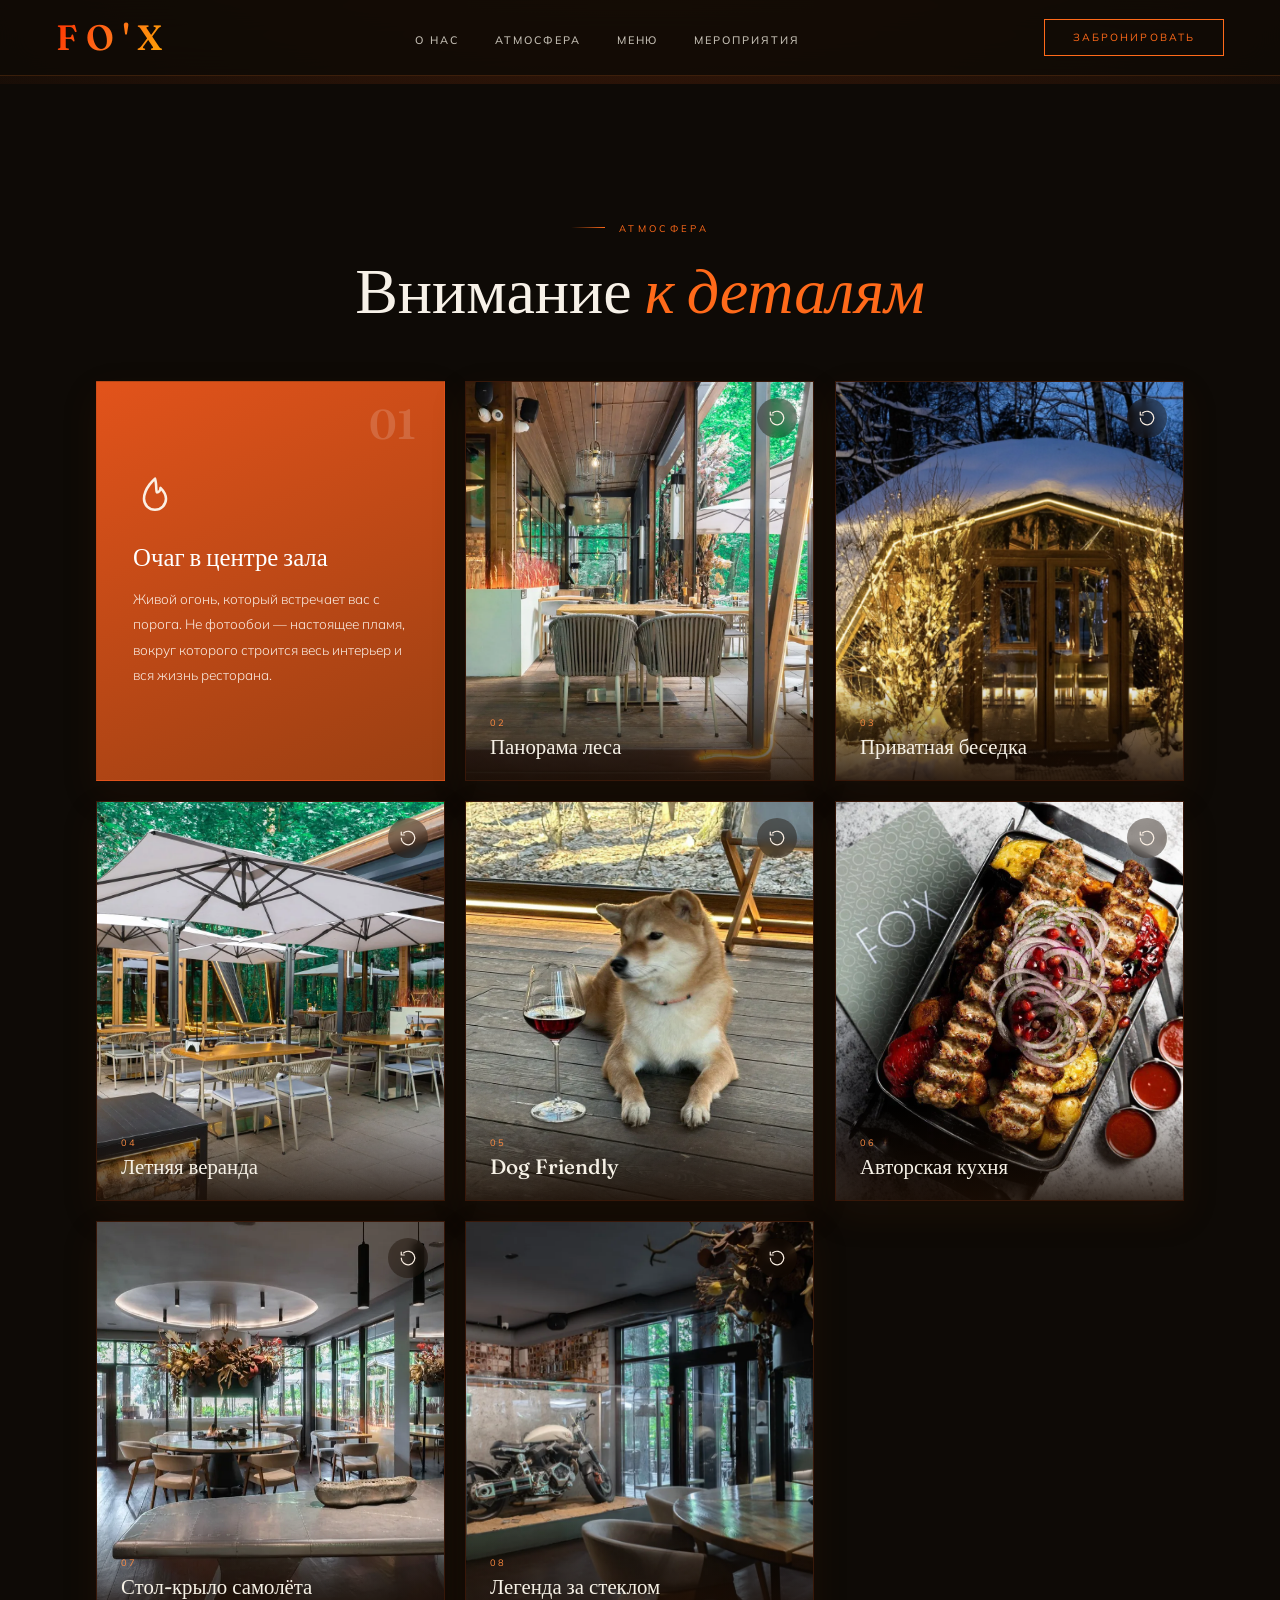
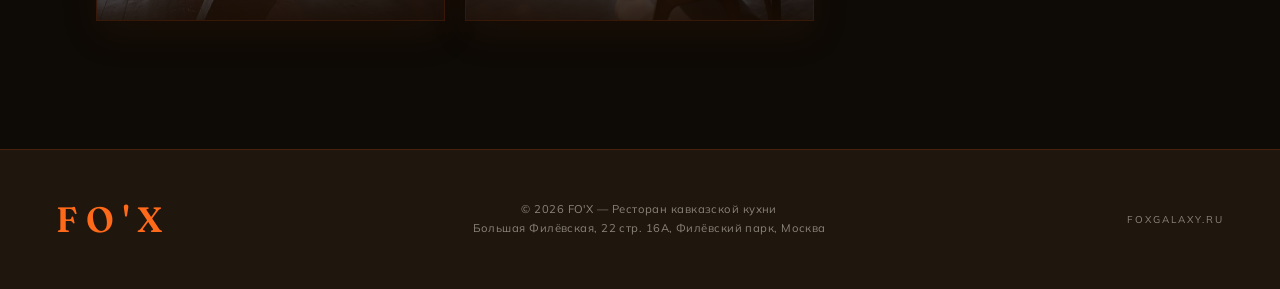
==== commit c7acc8ec: "remove scroll quickbar (шторка) Drop the auto-appearing top scroll bar entirely — markup, CSS and JS" ====
--- a/atmosfera.html
+++ b/atmosfera.html
@@ -27,14 +27,6 @@
 </nav>
 
 <!-- ═══ SCROLL QUICKBAR (шторка) ═══ -->
-<div class="scroll-quickbar" id="quickbar" aria-hidden="true">
-    <a href="index.html" class="quickbar-logo">FO'X</a>
-    <nav class="quickbar-links" aria-label="Быстрая навигация">
-        <a href="atmosfera.html">Атмосфера</a>
-        <a href="meropriyatiya.html">Банкеты</a>
-        <a href="index.html#menu" data-menu-open>Меню</a>
-    </nav>
-</div>
 
 <main class="subpage-main">
 <!-- ═══ ATMOSPHERE · FLIP CARDS ═══ -->
--- a/styles.css
+++ b/styles.css
@@ -112,81 +112,6 @@
             background: var(--gold);
             color: #fff;
             border-color: var(--gold);
-        }
-
-        /* ═══ SCROLL QUICKBAR (шторка) ═══ */
-        .scroll-quickbar {
-            position: fixed;
-            top: 0; left: 0; right: 0;
-            z-index: 1300;
-            display: flex;
-            align-items: center;
-            justify-content: center;
-            gap: 46px;
-            padding: 15px 32px;
-            background: rgba(12,8,5,0.94);
-            backdrop-filter: blur(16px);
-            -webkit-backdrop-filter: blur(16px);
-            border-bottom: 1px solid rgba(255,120,40,0.28);
-            box-shadow: 0 12px 40px rgba(0,0,0,0.45);
-            transform: translateY(-105%);
-            opacity: 0;
-            transition: transform 0.5s cubic-bezier(.33,1,.68,1), opacity 0.4s ease;
-            pointer-events: none;
-        }
-        .scroll-quickbar.show {
-            transform: translateY(0);
-            opacity: 1;
-            pointer-events: auto;
-        }
-        .quickbar-logo {
-            font-family: 'Fraunces', serif;
-            font-size: 1.3rem;
-            letter-spacing: 0.06em;
-            font-weight: 600;
-            text-decoration: none;
-            background: linear-gradient(120deg, var(--fire1), var(--fire2) 45%, var(--fire3));
-            -webkit-background-clip: text;
-            background-clip: text;
-            -webkit-text-fill-color: transparent;
-            color: var(--gold);
-        }
-        .quickbar-links {
-            display: flex;
-            gap: 30px;
-            align-items: center;
-        }
-        .quickbar-links a {
-            font-size: 0.7rem;
-            letter-spacing: 0.14em;
-            text-transform: uppercase;
-            color: rgba(246,241,230,0.82);
-            text-decoration: none;
-            position: relative;
-            padding: 4px 0;
-            transition: color 0.3s ease;
-            cursor: pointer;
-        }
-        .quickbar-links a::after {
-            content: '';
-            position: absolute;
-            left: 0; bottom: -2px;
-            width: 0; height: 1.5px;
-            background: linear-gradient(90deg, var(--fire2), var(--fire3));
-            transition: width 0.35s ease;
-        }
-        .quickbar-links a:hover { color: var(--gold-light); }
-        .quickbar-links a:hover::after { width: 100%; }
-        .quickbar-links a.active {
-            color: var(--gold);
-            font-weight: 700;
-        }
-        .quickbar-links a.active::after { width: 100%; }
-        @media (max-width: 560px) {
-            .scroll-quickbar { gap: 20px; padding: 12px 18px; }
-            .quickbar-logo { font-size: 1.1rem; }
-            .quickbar-links { gap: 18px; }
-            .quickbar-links a { font-size: 0.62rem; letter-spacing: 0.08em; }
         }
 
         /* ═══ HERO ═══ */
@@ -2287,7 +2212,13 @@
     display: flex;
     flex-direction: column;
     gap: 14px;
-    transition: opacity .3s ease, transform .3s ease;
+    transition: opacity .35s ease, transform .35s ease;
+}
+/* hidden until the user scrolls past the first screen */
+.float-contacts:not(.revealed) {
+    opacity: 0;
+    transform: translateY(20px) scale(.85);
+    pointer-events: none;
 }
 body.menu-open .float-contacts {
     opacity: 0;
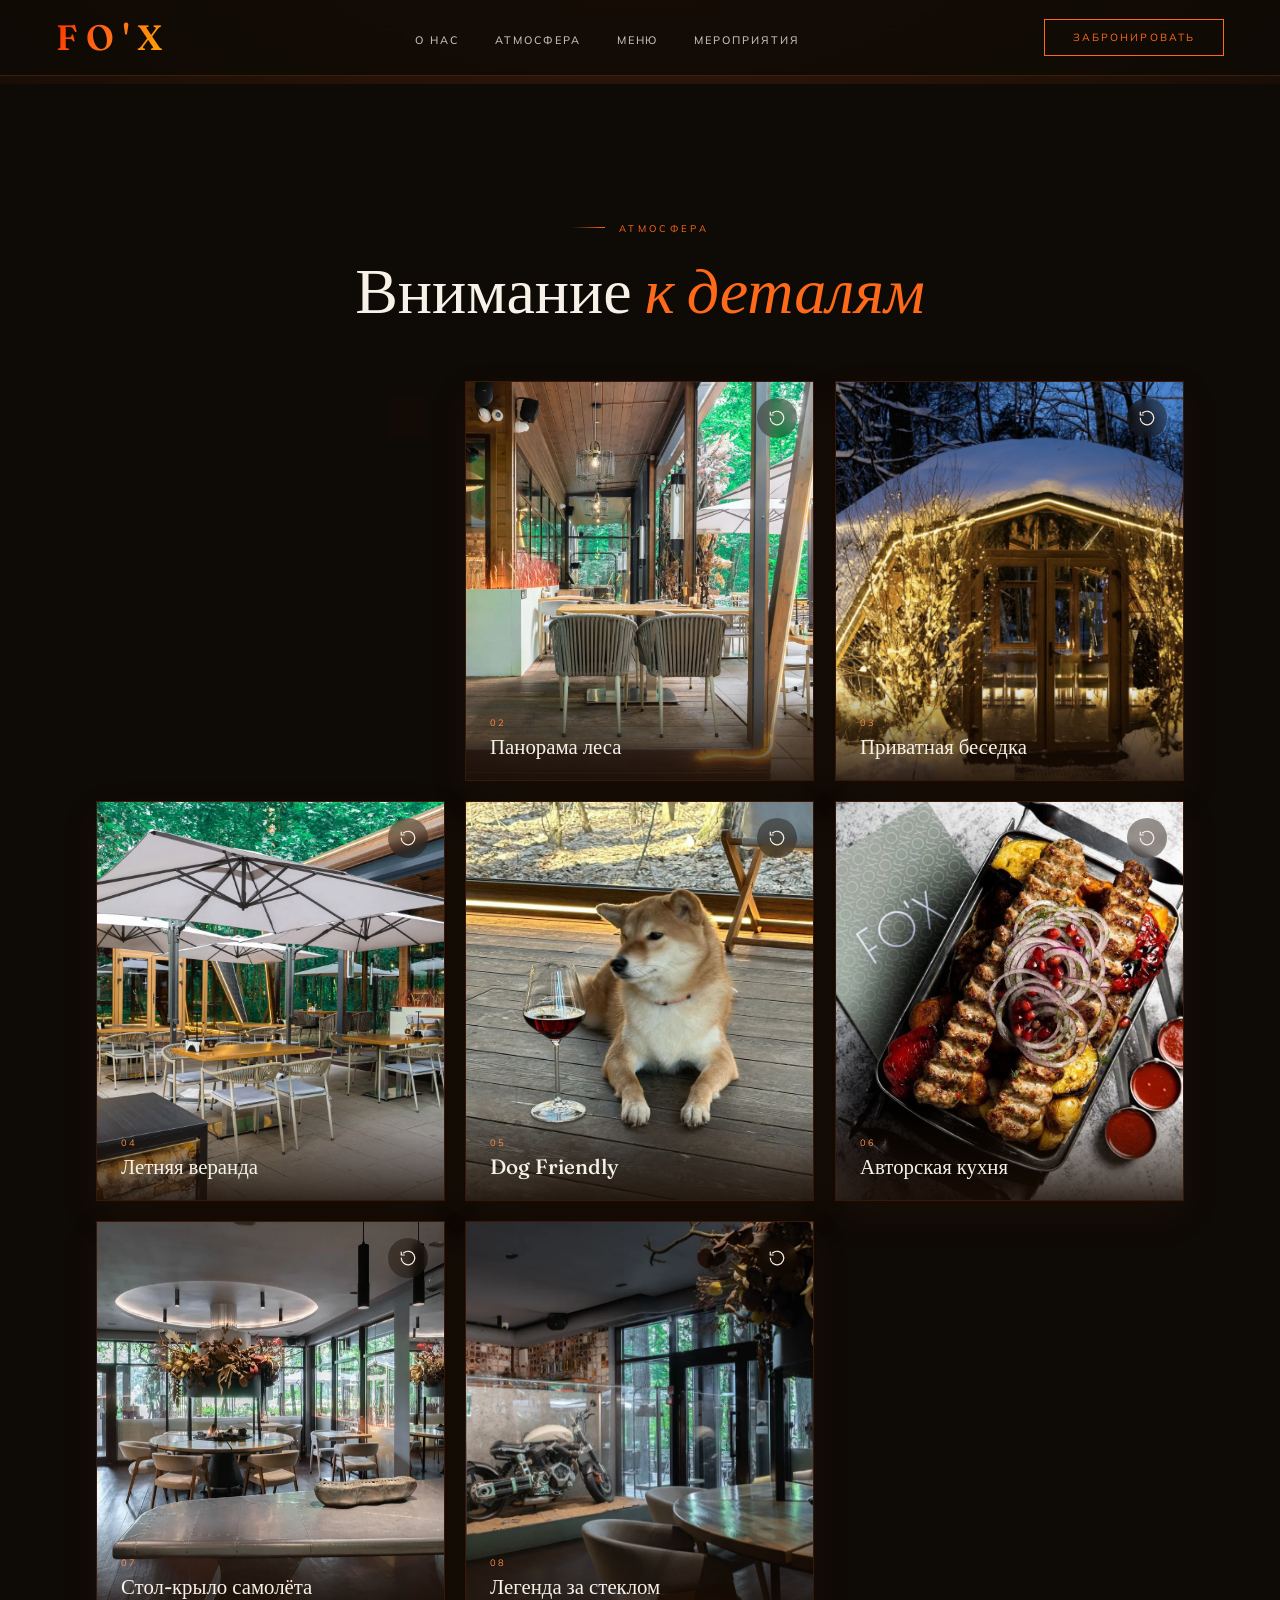
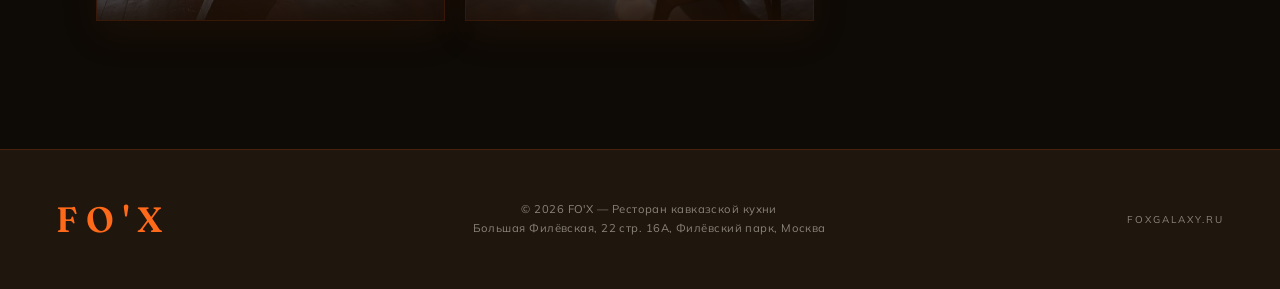
==== commit 85361799: "feat: back-to-top button on all pages Add a fixed bottom-left "Наверх" button that fades in after 60" ====
--- a/atmosfera.html
+++ b/atmosfera.html
@@ -22,9 +22,12 @@
         <li><a href="atmosfera.html">Атмосфера</a></li>
         <li><a href="index.html#menu" data-menu-open>Меню</a></li>
         <li><a href="meropriyatiya.html">Мероприятия</a></li>
+        <li><a href="https://wa.me/79252464170?text=%D0%97%D0%B4%D1%80%D0%B0%D0%B2%D1%81%D1%82%D0%B2%D1%83%D0%B9%D1%82%D0%B5%21%20%D0%A5%D0%BE%D1%87%D1%83%20%D0%B7%D0%B0%D0%B1%D1%80%D0%BE%D0%BD%D0%B8%D1%80%D0%BE%D0%B2%D0%B0%D1%82%D1%8C%20%D1%81%D1%82%D0%BE%D0%BB%20%D0%B2%20FO%27X" class="nav-menu-cta" target="_blank" rel="noopener">Забронировать</a></li>
     </ul>
     <a href="https://wa.me/79252464170?text=%D0%97%D0%B4%D1%80%D0%B0%D0%B2%D1%81%D1%82%D0%B2%D1%83%D0%B9%D1%82%D0%B5%21%20%D0%A5%D0%BE%D1%87%D1%83%20%D0%B7%D0%B0%D0%B1%D1%80%D0%BE%D0%BD%D0%B8%D1%80%D0%BE%D0%B2%D0%B0%D1%82%D1%8C%20%D1%81%D1%82%D0%BE%D0%BB%20%D0%B2%20FO%27X" class="nav-cta" target="_blank" rel="noopener">Забронировать</a>
+    <button class="nav-burger" id="navBurger" aria-label="Открыть меню" aria-expanded="false"><span></span><span></span><span></span></button>
 </nav>
+<div class="nav-backdrop" id="navBackdrop"></div>
 
 <!-- ═══ SCROLL QUICKBAR (шторка) ═══ -->
 
@@ -188,6 +191,11 @@
 
 <div class="toast" id="toast"></div>
 
+<!-- Back to top -->
+<button class="to-top" id="toTop" aria-label="Наверх">
+    <svg viewBox="0 0 24 24" width="22" height="22" aria-hidden="true"><path fill="none" stroke="currentColor" stroke-width="2.2" stroke-linecap="round" stroke-linejoin="round" d="M12 19V5M5 12l7-7 7 7"/></svg>
+</button>
+
 <!-- Floating contacts -->
 <div class="float-contacts">
     <a href="https://t.me/+79252464170" class="float-btn float-btn--tg" data-tip="Мы в Telegram" target="_blank" rel="noopener" aria-label="Написать в Telegram">
--- a/styles.css
+++ b/styles.css
@@ -67,6 +67,8 @@
             gap: 36px;
             list-style: none;
         }
+        /* booking link inside menu is mobile-only (desktop has the button) */
+        .nav-links li:last-child { display: none; }
 
         .nav-links a {
             color: rgba(246,241,230,0.82);
@@ -113,6 +115,44 @@
             color: #fff;
             border-color: var(--gold);
         }
+
+        /* ═══ MOBILE NAV (burger) ═══ */
+        .nav-burger {
+            display: none;
+            flex-direction: column;
+            justify-content: center;
+            gap: 5px;
+            width: 44px;
+            height: 44px;
+            padding: 0;
+            margin-left: 14px;
+            background: transparent;
+            border: none;
+            cursor: pointer;
+            z-index: 120;
+        }
+        .nav-burger span {
+            display: block;
+            width: 26px;
+            height: 2px;
+            margin: 0 auto;
+            background: var(--gold);
+            border-radius: 2px;
+            transition: transform 0.35s ease, opacity 0.25s ease;
+        }
+        .nav-burger.open span:nth-child(1) { transform: translateY(7px) rotate(45deg); }
+        .nav-burger.open span:nth-child(2) { opacity: 0; }
+        .nav-burger.open span:nth-child(3) { transform: translateY(-7px) rotate(-45deg); }
+        .nav-backdrop {
+            position: fixed;
+            inset: 0;
+            z-index: 80;
+            background: rgba(0,0,0,0.55);
+            opacity: 0;
+            pointer-events: none;
+            transition: opacity 0.4s ease;
+        }
+        .nav-backdrop.open { opacity: 1; pointer-events: auto; }
 
         /* ═══ HERO ═══ */
         #hero {
@@ -1624,7 +1664,47 @@
         @media (max-width: 960px) {
             nav { padding: 20px 24px; }
             nav.scrolled { padding: 14px 24px; }
-            .nav-links { display: none; }
+            .nav-burger { display: flex; }
+            .nav-cta { display: none; }
+            .nav-links {
+                display: flex;
+                position: fixed;
+                top: 0; right: 0;
+                height: 100vh;
+                width: min(80vw, 330px);
+                flex-direction: column;
+                justify-content: center;
+                align-items: flex-start;
+                gap: 30px;
+                padding: 90px 40px 40px;
+                background: rgba(12,8,5,0.98);
+                backdrop-filter: blur(20px);
+                -webkit-backdrop-filter: blur(20px);
+                border-left: 1px solid rgba(226,83,27,0.22);
+                box-shadow: -20px 0 60px rgba(0,0,0,0.5);
+                transform: translateX(105%);
+                transition: transform 0.45s cubic-bezier(.33,1,.68,1);
+                z-index: 90;
+            }
+            .nav-links.open { transform: translateX(0); }
+            .nav-links a {
+                font-size: 1.05rem;
+                letter-spacing: 0.14em;
+                color: var(--cream) !important;
+            }
+            .nav-links a:hover { color: var(--gold-light) !important; }
+            .nav-links li:last-child {
+                display: block;
+                margin-top: 14px;
+            }
+            .nav-links .nav-menu-cta {
+                display: inline-block;
+                border: 1px solid var(--gold);
+                color: var(--gold) !important;
+                padding: 13px 30px;
+                font-size: 0.7rem;
+                letter-spacing: 0.2em;
+            }
             .section { padding: 80px 24px; }
             .features-inner { padding: 0 24px; }
             .events-inner { padding: 0 24px; }
@@ -2220,7 +2300,8 @@
     transform: translateY(20px) scale(.85);
     pointer-events: none;
 }
-body.menu-open .float-contacts {
+body.menu-open .float-contacts,
+body.nav-open .float-contacts {
     opacity: 0;
     transform: translateY(16px) scale(.9);
     pointer-events: none;
@@ -2299,3 +2380,47 @@
 @media (prefers-reduced-motion: reduce) {
     .float-btn--wa, .float-btn--tg { animation: waIn .4s both; }
 }
+
+/* ── Back-to-top button ── */
+.to-top {
+    position: fixed;
+    left: 22px;
+    bottom: 22px;
+    z-index: 1200;
+    width: 50px;
+    height: 50px;
+    display: flex;
+    align-items: center;
+    justify-content: center;
+    border-radius: 50%;
+    background: rgba(20, 14, 9, 0.82);
+    border: 1px solid rgba(226, 83, 27, 0.5);
+    color: var(--gold);
+    backdrop-filter: blur(10px);
+    -webkit-backdrop-filter: blur(10px);
+    box-shadow: 0 8px 24px rgba(0, 0, 0, .35);
+    cursor: pointer;
+    opacity: 0;
+    transform: translateY(16px) scale(.85);
+    pointer-events: none;
+    transition: opacity .3s ease, transform .3s ease, background .3s ease, color .3s ease;
+}
+.to-top svg { display: block; }
+.to-top.show {
+    opacity: 1;
+    transform: none;
+    pointer-events: auto;
+}
+.to-top:hover {
+    background: var(--gold);
+    color: #fff;
+    border-color: var(--gold);
+}
+body.menu-open .to-top,
+body.nav-open .to-top {
+    opacity: 0;
+    pointer-events: none;
+}
+@media (max-width: 640px) {
+    .to-top { left: 16px; bottom: 16px; width: 46px; height: 46px; }
+}
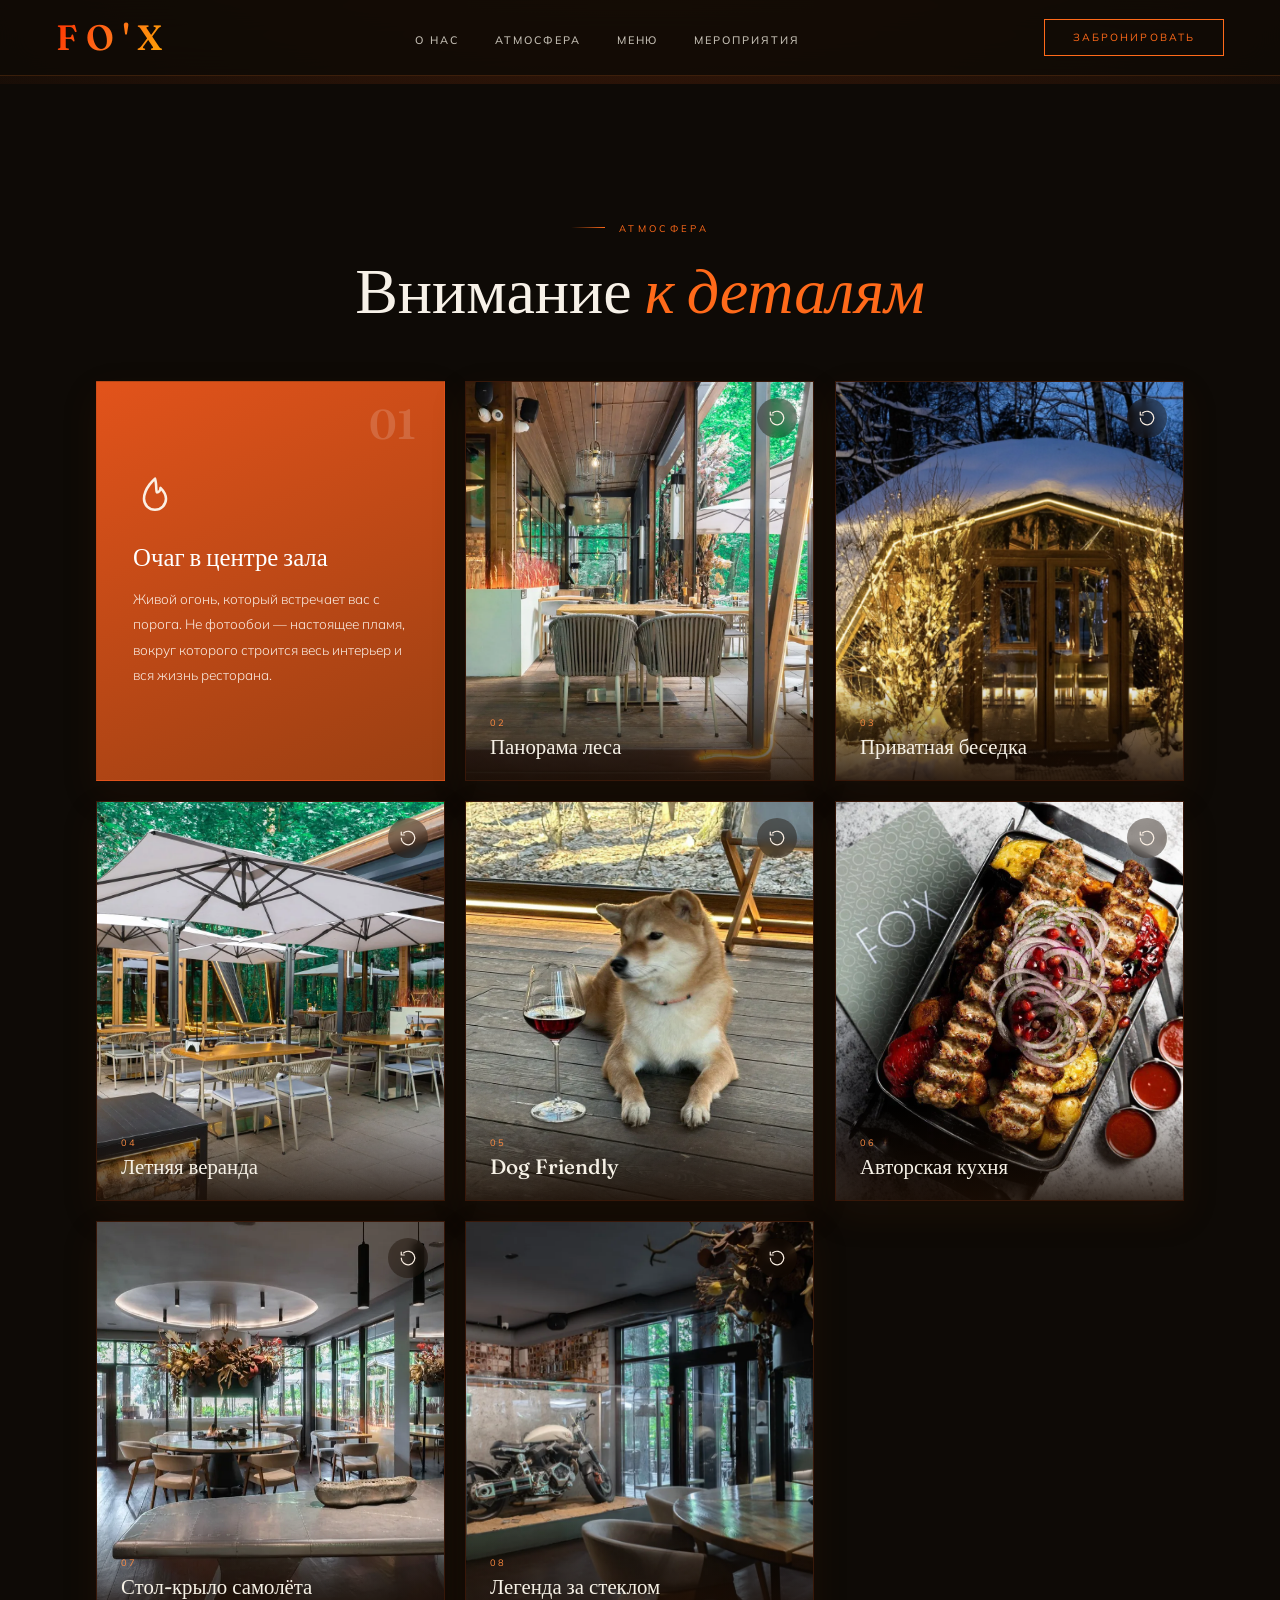
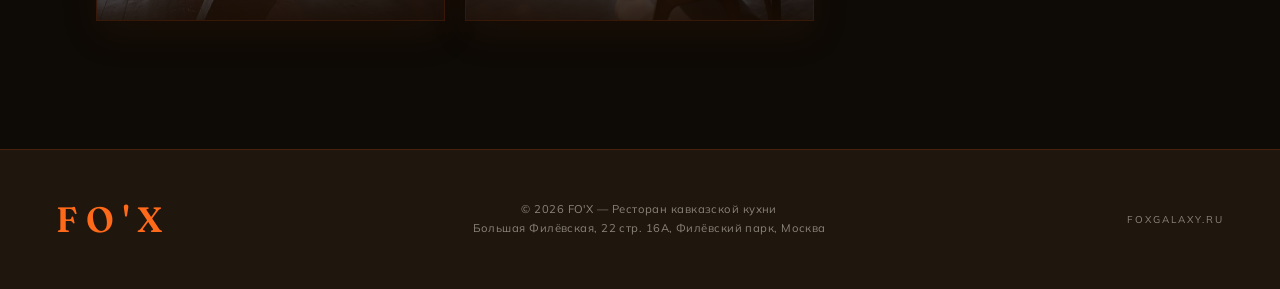
==== commit e7dcac73: "copy: переписать описание карточки «Авторская кухня» Co-Authored-By: Claude Opus 4.7 <noreply@anthro" ====
--- a/atmosfera.html
+++ b/atmosfera.html
@@ -126,7 +126,7 @@
                         <span class="flip-back-num">06</span>
                         <span class="flip-back-icon"><svg viewBox="0 0 24 24" fill="none" stroke-width="1.4" stroke-linecap="round" stroke-linejoin="round"><path d="M7 13.5A4 4 0 0 1 6.2 5.6 4 4 0 0 1 13.6 4 4 4 0 0 1 18 5.8a4 4 0 0 1-1 7.7"/><path d="M7 13.5V19h10v-5.5"/><path d="M7 16.5h10"/></svg></span>
                         <h3>Авторская кухня</h3>
-                        <p>Хинкали, хачапури, шашлык и авторские блюда Бисо Чеченова. Продукты, которые уважают. Рецепты, которые помнят поколения. Средний чек от 2 500 ₽.</p>
+                        <p>Хинкали, хачапури и шашлык на углях, дровяная печь, более 75 блюд кавказской кухни. Бренд-шеф Бисо Чеченов готовит из локальных продуктов по семейным горским рецептам. Средний чек от 2 500 ₽.</p>
                     </div>
                 </div>
             </div>
--- a/styles.css
+++ b/styles.css
@@ -2424,3 +2424,64 @@
 @media (max-width: 640px) {
     .to-top { left: 16px; bottom: 16px; width: 46px; height: 46px; }
 }
+
+/* ── Lightbox (кликабельные фото) ── */
+picture img,
+.menu-card__img img,
+.venue-card__gallery img {
+    cursor: zoom-in;
+}
+.flip-card picture img,
+.hero-media img,
+.celebration__bg img,
+nav picture img {
+    cursor: inherit;
+}
+.lightbox {
+    position: fixed;
+    inset: 0;
+    z-index: 4000;
+    display: flex;
+    align-items: center;
+    justify-content: center;
+    padding: 28px;
+    background: rgba(6, 4, 2, 0.92);
+    backdrop-filter: blur(8px);
+    -webkit-backdrop-filter: blur(8px);
+    opacity: 0;
+    pointer-events: none;
+    transition: opacity .3s ease;
+}
+.lightbox.open {
+    opacity: 1;
+    pointer-events: auto;
+}
+.lightbox img {
+    max-width: 100%;
+    max-height: 100%;
+    object-fit: contain;
+    border-radius: 8px;
+    box-shadow: 0 30px 80px rgba(0, 0, 0, .6);
+    transform: scale(.96);
+    transition: transform .3s cubic-bezier(.22, 1, .36, 1);
+}
+.lightbox.open img { transform: scale(1); }
+.lightbox__close {
+    position: absolute;
+    top: 18px;
+    right: 18px;
+    width: 46px;
+    height: 46px;
+    display: flex;
+    align-items: center;
+    justify-content: center;
+    border-radius: 50%;
+    background: rgba(20, 14, 9, 0.7);
+    border: 1px solid rgba(246, 241, 230, 0.3);
+    color: var(--cream);
+    font-size: 1.5rem;
+    line-height: 1;
+    cursor: pointer;
+    transition: background .25s ease, color .25s ease;
+}
+.lightbox__close:hover { background: var(--gold); color: #fff; border-color: var(--gold); }
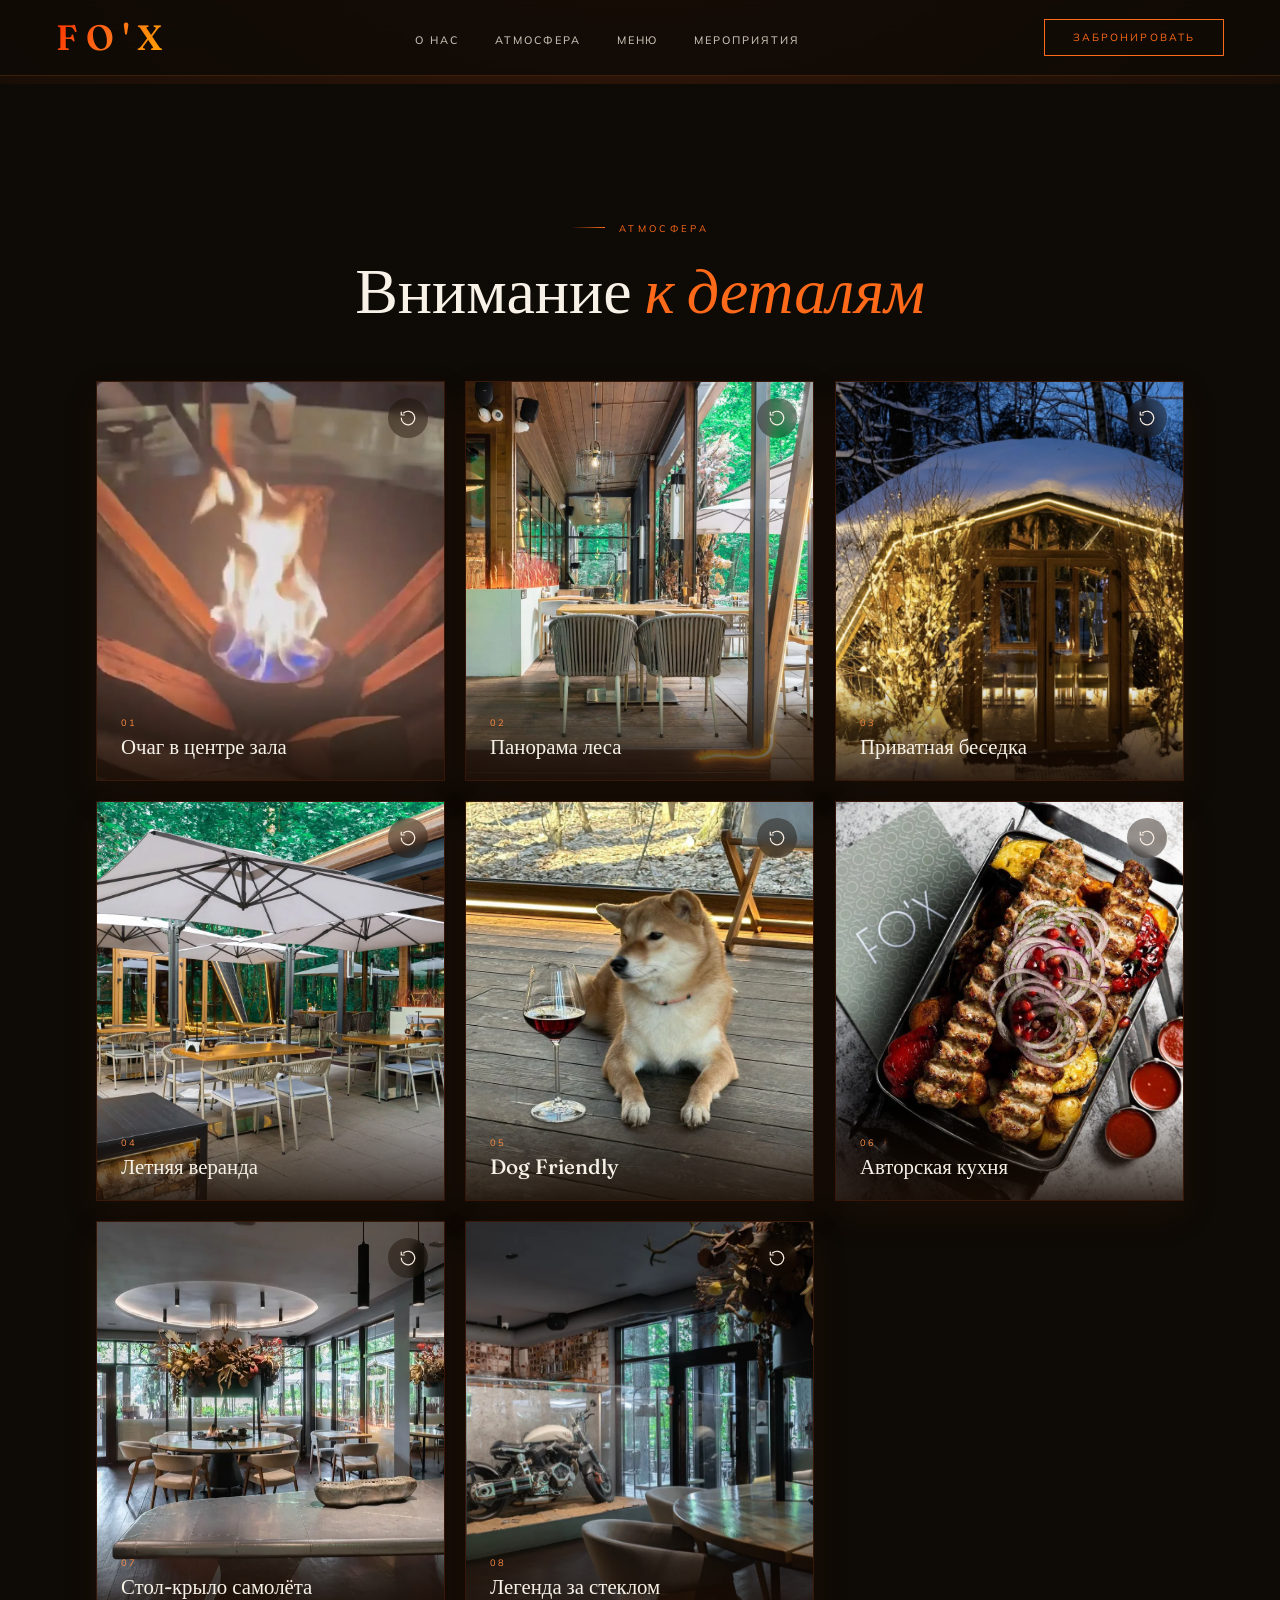
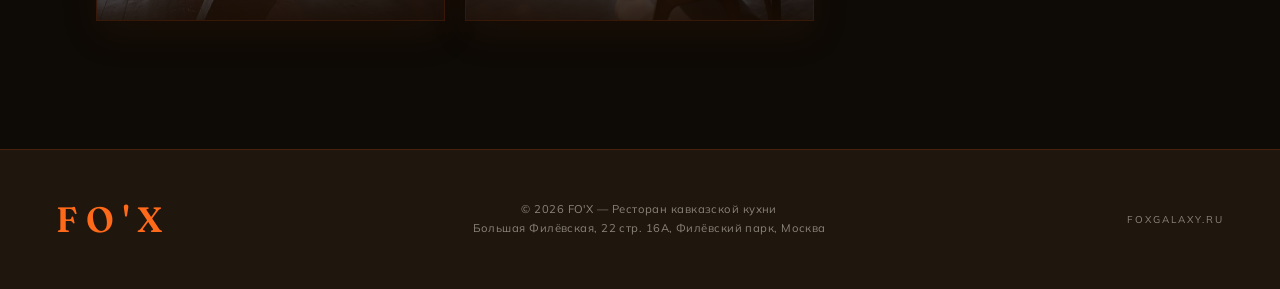
==== commit 0a3d0521: "copy: авторские позиции в карточке кухни вместо общих блюд Co-Authored-By: Claude Opus 4.7 <noreply@" ====
--- a/atmosfera.html
+++ b/atmosfera.html
@@ -126,7 +126,7 @@
                         <span class="flip-back-num">06</span>
                         <span class="flip-back-icon"><svg viewBox="0 0 24 24" fill="none" stroke-width="1.4" stroke-linecap="round" stroke-linejoin="round"><path d="M7 13.5A4 4 0 0 1 6.2 5.6 4 4 0 0 1 13.6 4 4 4 0 0 1 18 5.8a4 4 0 0 1-1 7.7"/><path d="M7 13.5V19h10v-5.5"/><path d="M7 16.5h10"/></svg></span>
                         <h3>Авторская кухня</h3>
-                        <p>Хинкали, хачапури и шашлык на углях, дровяная печь, более 75 блюд кавказской кухни. Бренд-шеф Бисо Чеченов готовит из локальных продуктов по семейным горским рецептам. Средний чек от 2 500 ₽.</p>
+                        <p>Легендарная форель в коконе из дровяной печи, томлёное мясо на углях, ароматная выпечка с горным сыром. Бренд-шеф Бисо Чеченов — авторский взгляд на кавказскую кухню из локальных продуктов. Средний чек от 2 500 ₽.</p>
                     </div>
                 </div>
             </div>
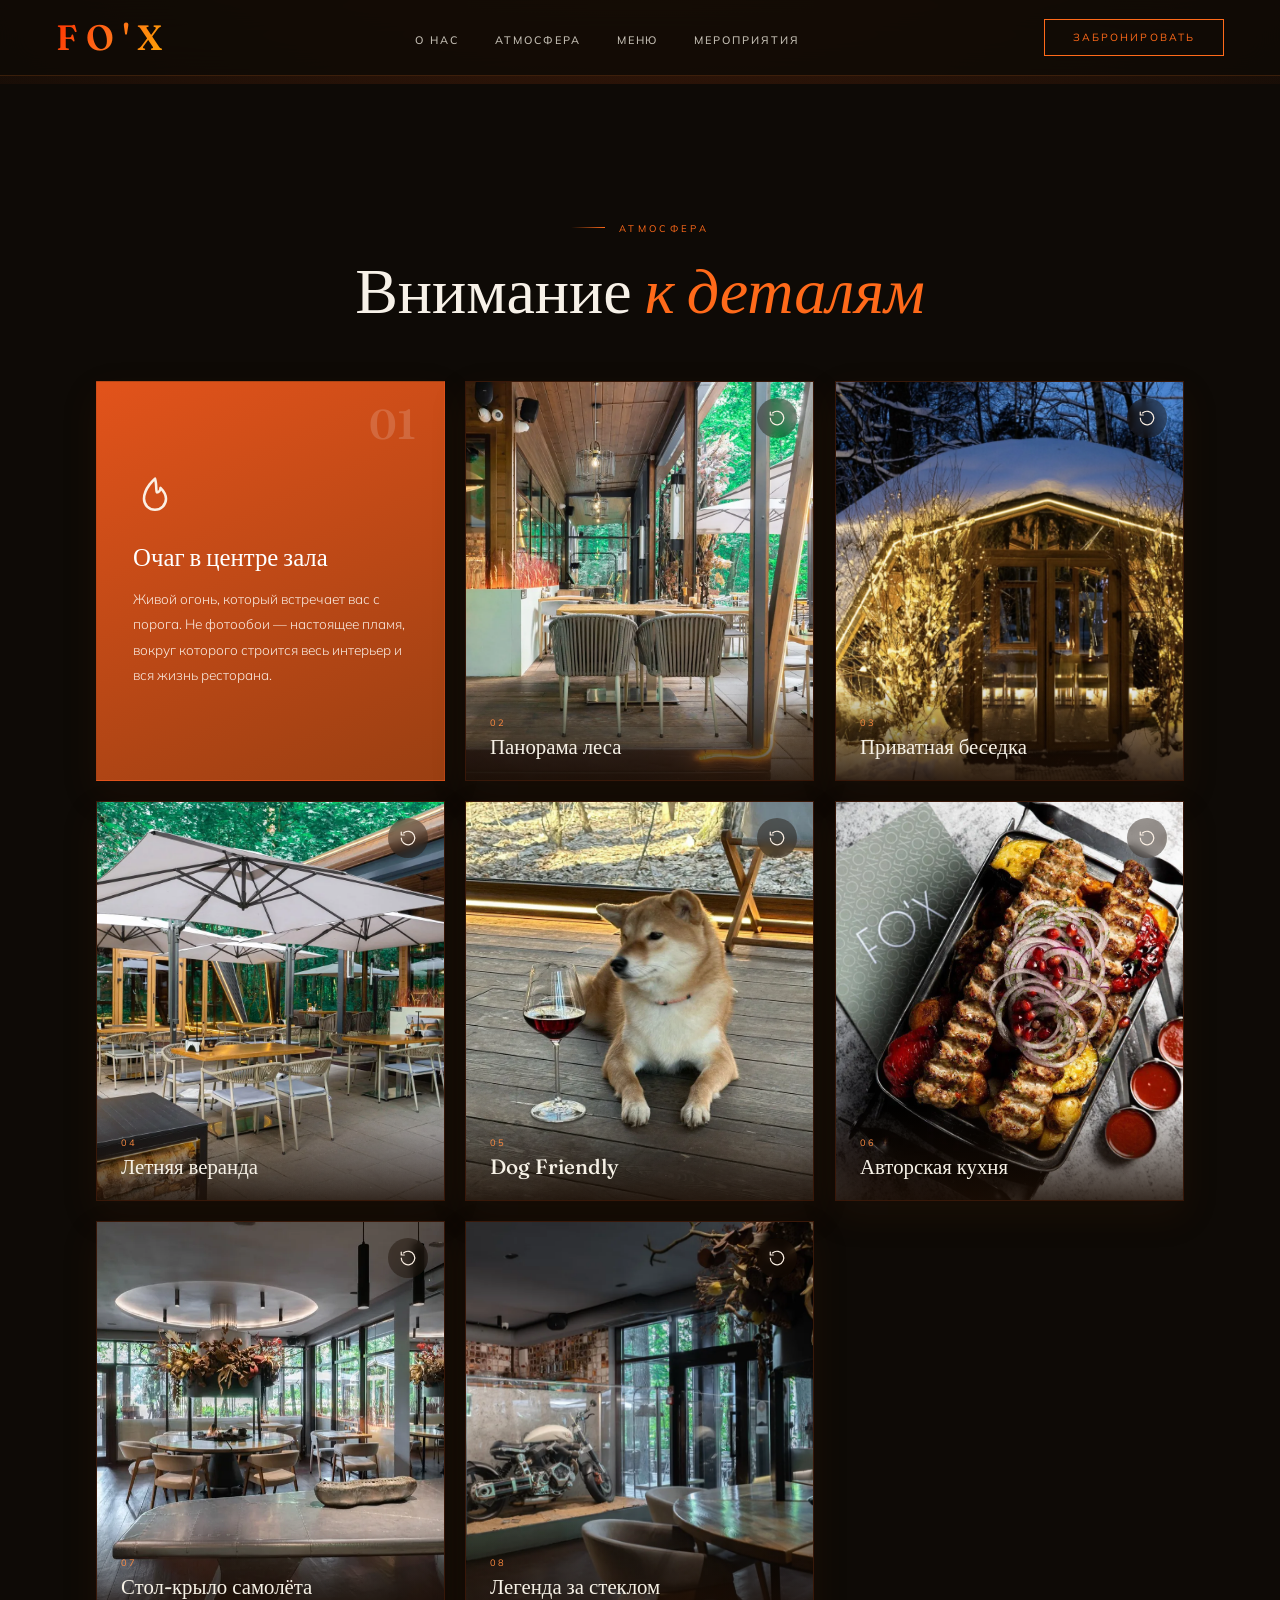
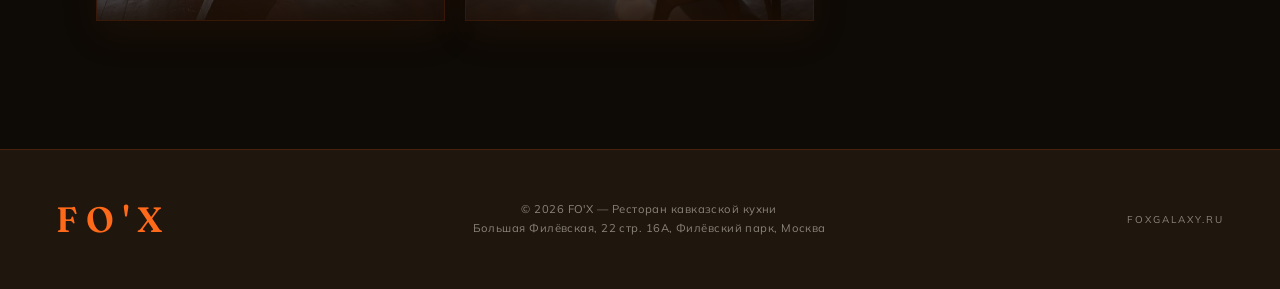
==== commit 404a408f: "copy: сверить блюда карточки кухни с реальным меню Co-Authored-By: Claude Opus 4.7 <noreply@anthropi" ====
--- a/atmosfera.html
+++ b/atmosfera.html
@@ -126,7 +126,7 @@
                         <span class="flip-back-num">06</span>
                         <span class="flip-back-icon"><svg viewBox="0 0 24 24" fill="none" stroke-width="1.4" stroke-linecap="round" stroke-linejoin="round"><path d="M7 13.5A4 4 0 0 1 6.2 5.6 4 4 0 0 1 13.6 4 4 4 0 0 1 18 5.8a4 4 0 0 1-1 7.7"/><path d="M7 13.5V19h10v-5.5"/><path d="M7 16.5h10"/></svg></span>
                         <h3>Авторская кухня</h3>
-                        <p>Легендарная форель в коконе из дровяной печи, томлёное мясо на углях, ароматная выпечка с горным сыром. Бренд-шеф Бисо Чеченов — авторский взгляд на кавказскую кухню из локальных продуктов. Средний чек от 2 500 ₽.</p>
+                        <p>Легендарная форель в солевом коконе, «Бисстроганов» из мраморной телятины с белыми грибами, хычыны из дровяной печи с горным сыром. Бренд-шеф Бисо Чеченов — авторский взгляд на кавказскую кухню. Средний чек от 2 500 ₽.</p>
                     </div>
                 </div>
             </div>
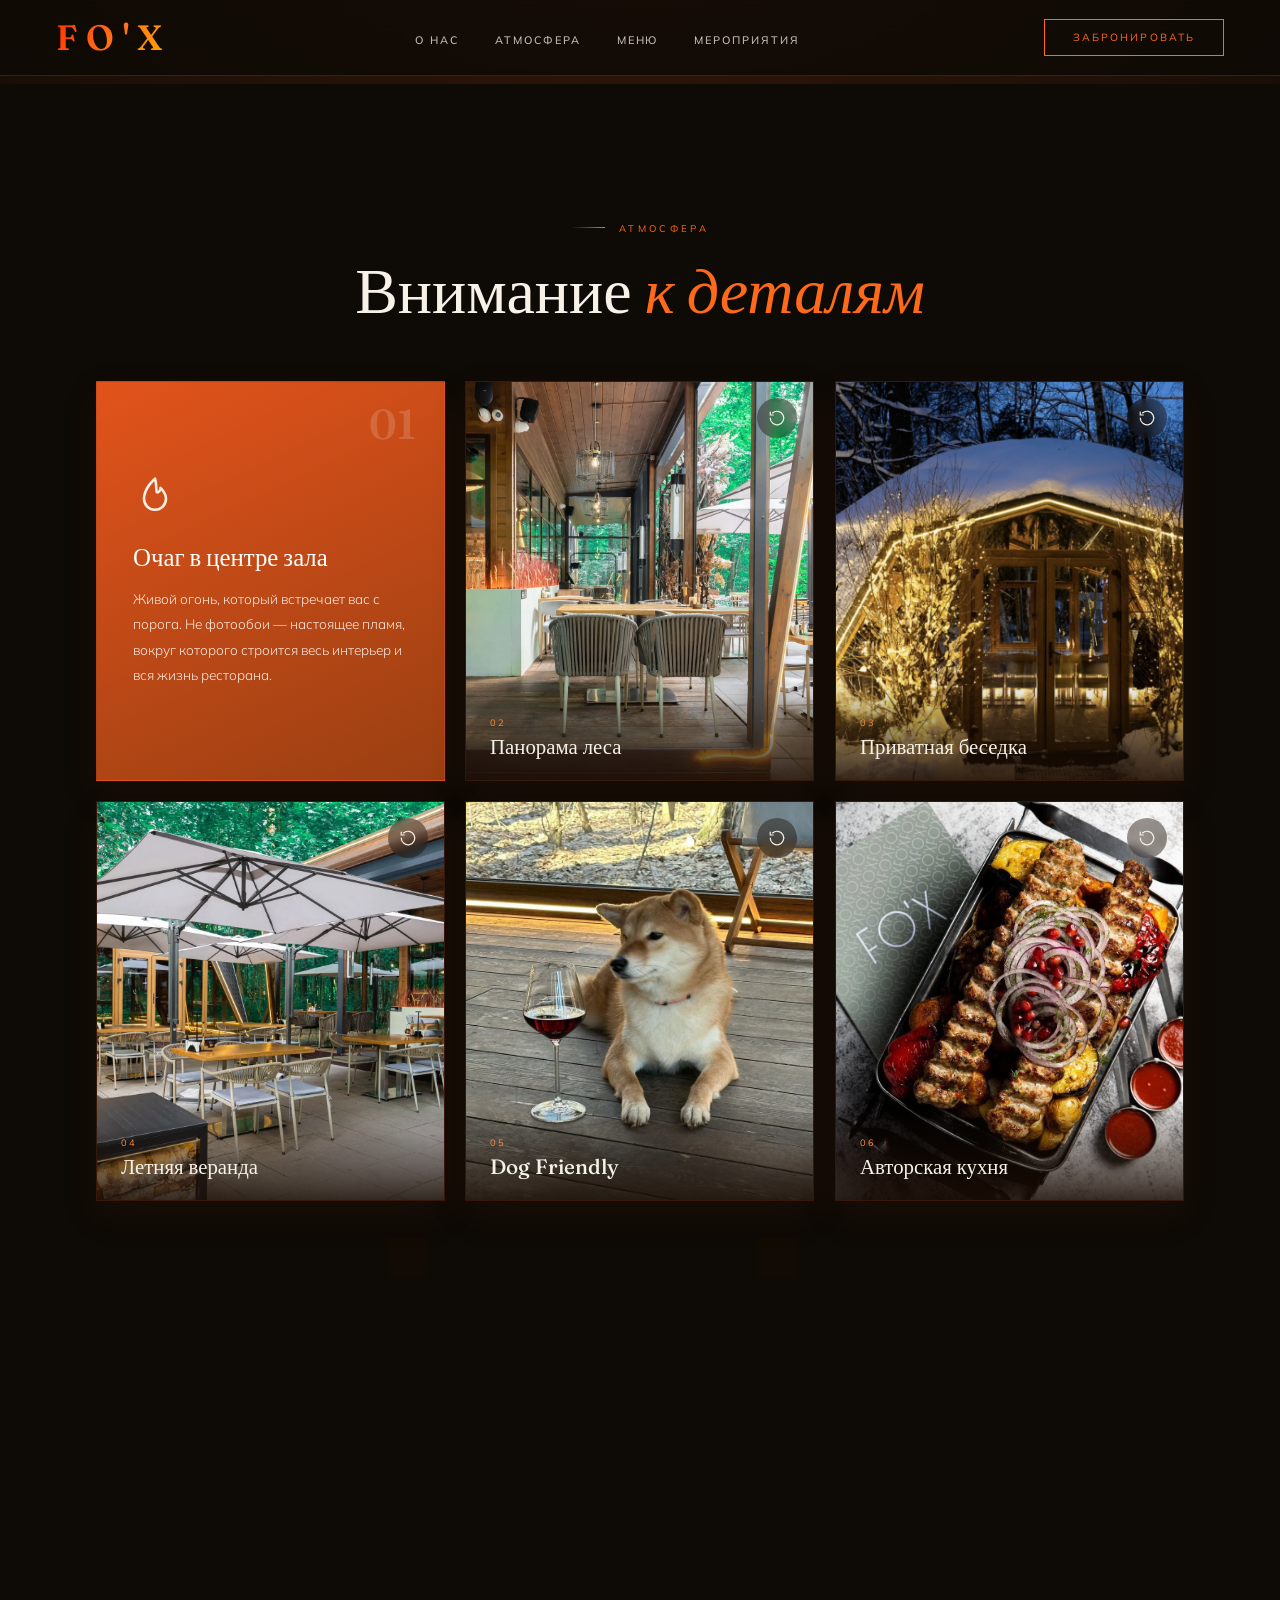
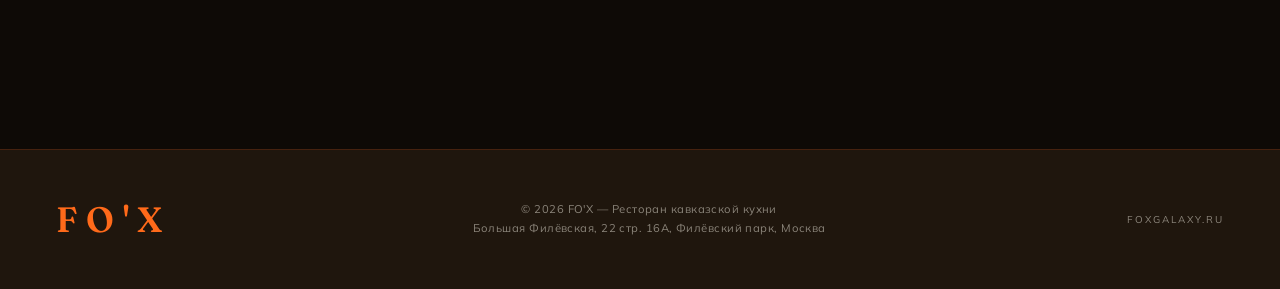
==== commit 58597642: "copy: убрать клише в карточке «Летняя веранда» Co-Authored-By: Claude Opus 4.7 <noreply@anthropic.co" ====
--- a/atmosfera.html
+++ b/atmosfera.html
@@ -96,7 +96,7 @@
                         <span class="flip-back-num">04</span>
                         <span class="flip-back-icon"><svg viewBox="0 0 24 24" fill="none" stroke-width="1.4" stroke-linecap="round" stroke-linejoin="round"><path d="M4 20c0-9 7-15 16-15 0 9-6 15-15 15"/><path d="M4 20c2.5-5 6-8 11-9"/></svg></span>
                         <h3>Летняя веранда</h3>
-                        <p>Открытое пространство под небом, в обнимку с деревьями. Место, где время замедляется, а вкус еды становится острее. Завтраки с 11:00, ужины до полуночи.</p>
+                        <p>Открытая терраса прямо в кронах деревьев: тень больших зонтов днём, тёплый свет и отблеск очага вечером. Завтраки с 11:00, ужины до полуночи.</p>
                     </div>
                 </div>
             </div>
